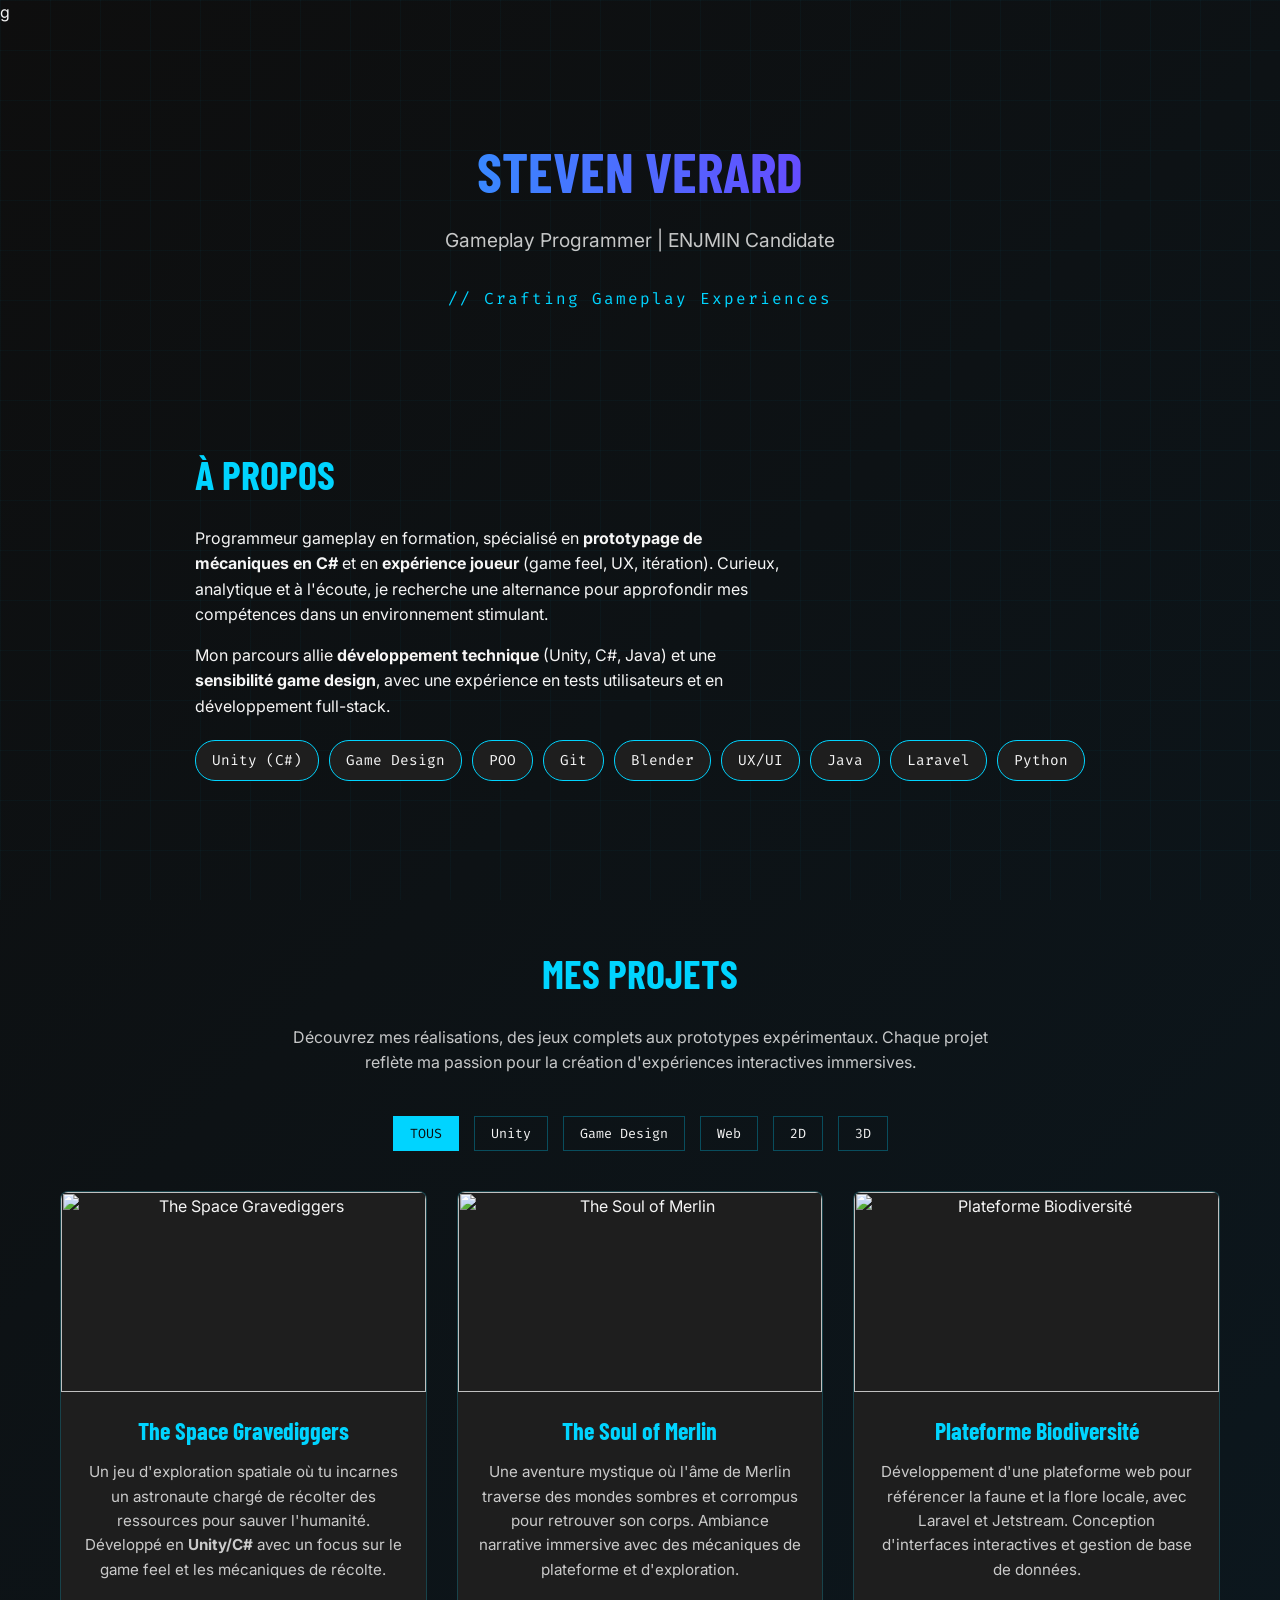
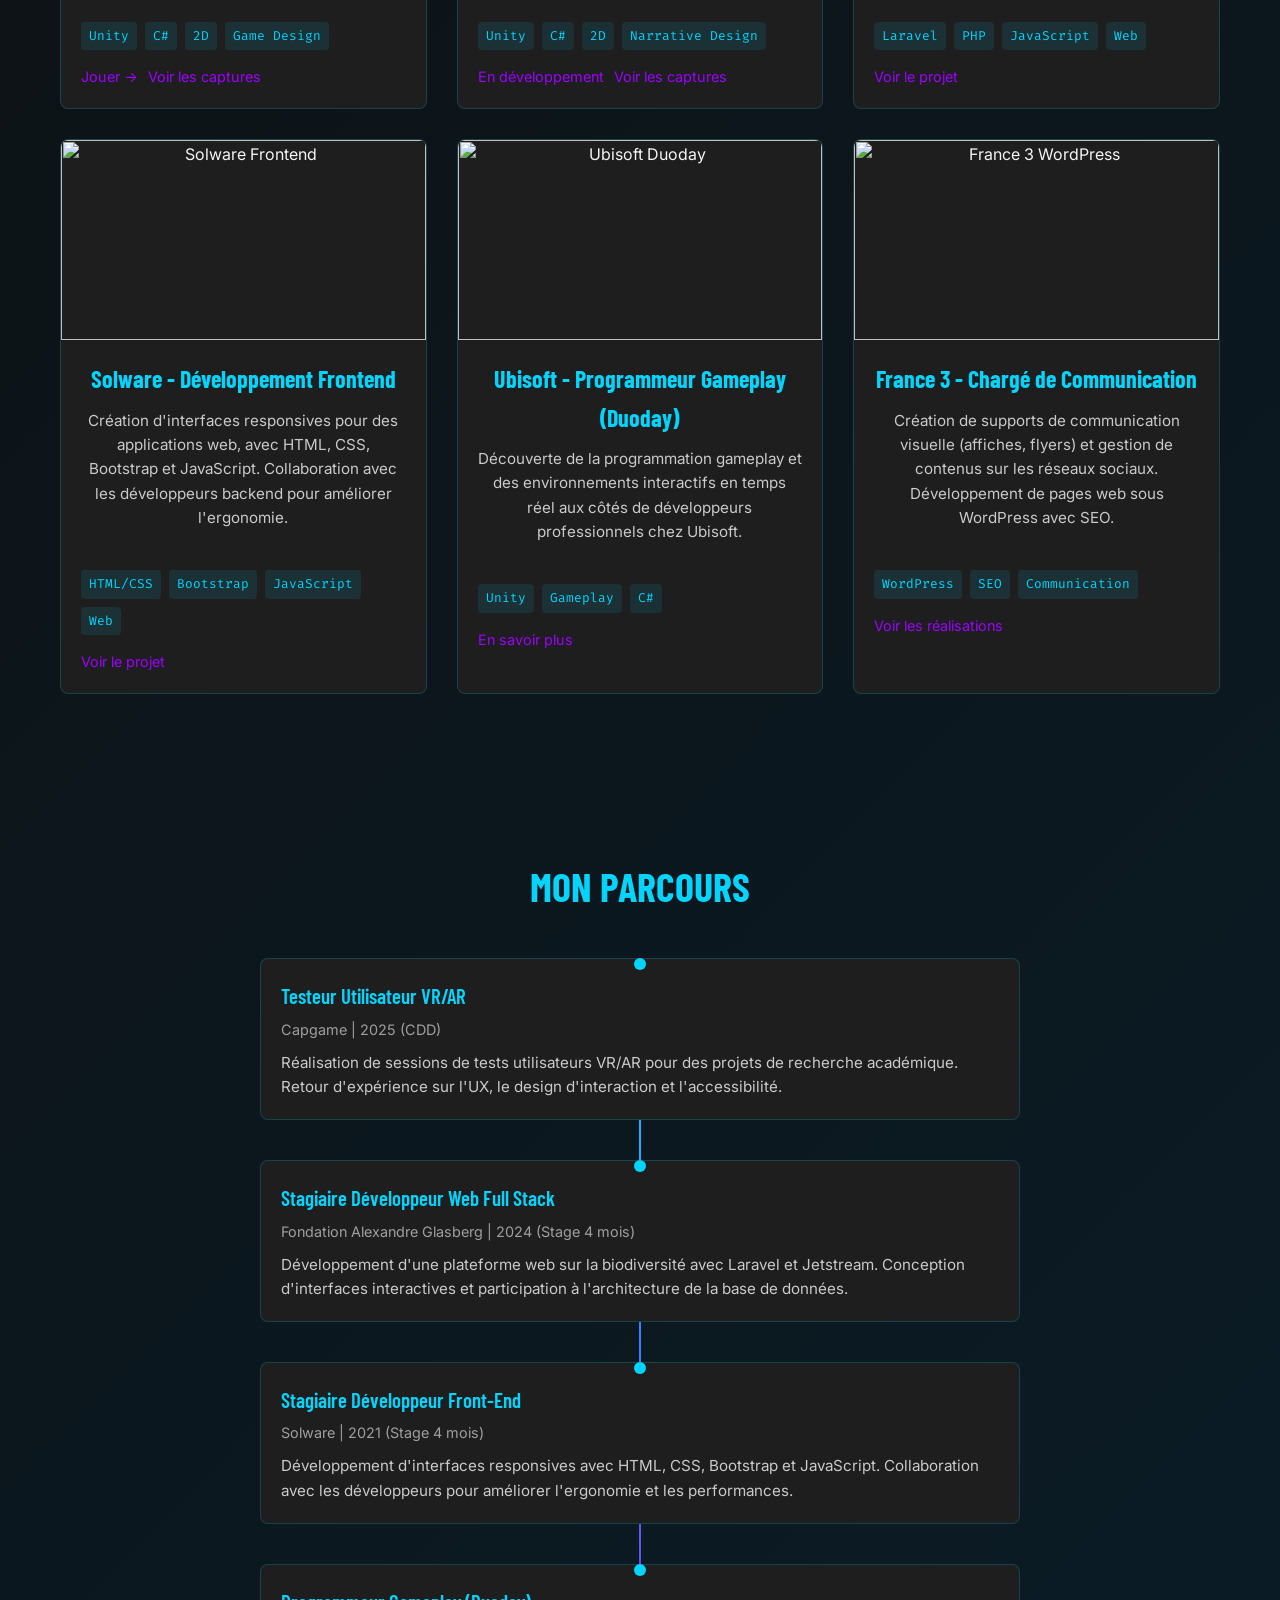
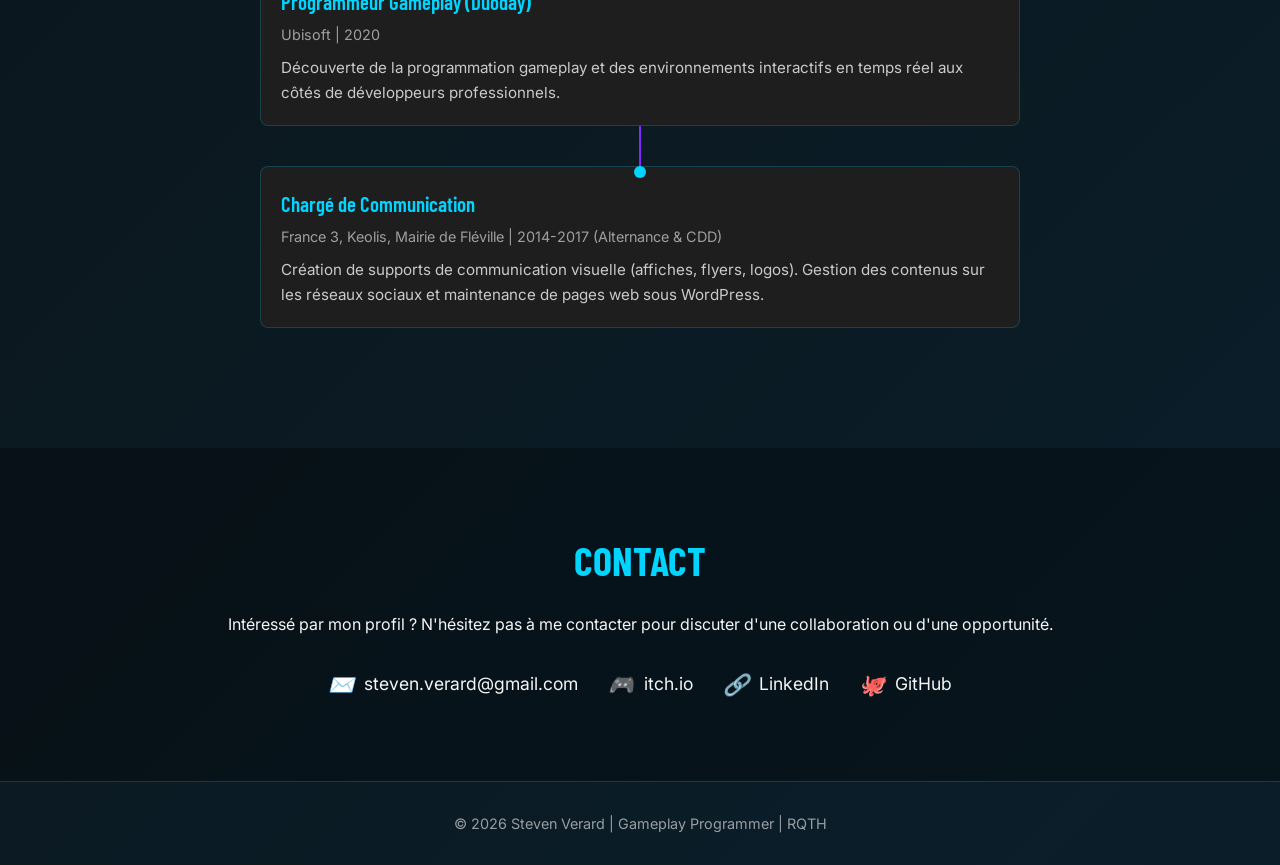
==== index.html @ 13d6c4f8 "c9" ====
g<!DOCTYPE html>
<html lang="fr">
<head>
    <meta charset="UTF-8">
    <meta name="viewport" content="width=device-width, initial-scale=1.0">
    <title>Steven Verard | Gameplay Programmer</title>
    <link rel="preconnect" href="https://fonts.googleapis.com">
    <link rel="preconnect" href="https://fonts.gstatic.com" crossorigin>
    <link href="https://fonts.googleapis.com/css2?family=Barlow+Condensed:wght@400;700&family=Fira+Code&family=Inter:wght@400;500;600&display=swap" rel="stylesheet">
    <style>
        /* ===== VARIABLES CSS ===== */
        :root {
            --bg-dark: #0E0E0E;
            --bg-darker: #0A1E2A;
            --bg-card: #1E1E1E;
            --primary: #00D4FF;
            --secondary: #9D00FF;
            --text-light: #F5F5F5;
            --text-dark: #0E0E0E;
            --border-glow: rgba(0, 212, 255, 0.3);
            --shadow-glow: 0 0 15px rgba(0, 212, 255, 0.5);
        }

        /* ===== RESET & BASE ===== */
        * {
            margin: 0;
            padding: 0;
            box-sizing: border-box;
        }

        body {
            font-family: 'Inter', sans-serif;
            background: linear-gradient(135deg, var(--bg-dark) 0%, var(--bg-darker) 100%);
            color: var(--text-light);
            line-height: 1.6;
            overflow-x: hidden;
        }

        /* ===== BACKGROUND GRID EFFECT ===== */
        body::before {
            content: "";
            position: fixed;
            top: 0;
            left: 0;
            width: 100%;
            height: 100%;
            background-image:
                linear-gradient(rgba(0, 212, 255, 0.03) 1px, transparent 1px),
                linear-gradient(90deg, rgba(0, 212, 255, 0.03) 1px, transparent 1px);
            background-size: 50px 50px;
            z-index: -1;
            pointer-events: none;
        }

        /* ===== LAYOUT ===== */
        .container {
            max-width: 1200px;
            margin: 0 auto;
            padding: 0 20px;
        }

        section {
            padding: 80px 0;
        }

        /* ===== HEADER ===== */
        header {
            text-align: center;
            padding: 100px 0 50px;
            position: relative;
        }

        header h1 {
            font-family: 'Barlow Condensed', sans-serif;
            font-size: 3.5rem;
            font-weight: 700;
            margin-bottom: 10px;
            background: linear-gradient(90deg, var(--primary), var(--secondary));
            -webkit-background-clip: text;
            -webkit-text-fill-color: transparent;
            background-clip: text;
        }

        header p {
            font-size: 1.2rem;
            color: rgba(245, 245, 245, 0.8);
            margin-bottom: 30px;
        }

        .tagline {
            font-family: 'Fira Code', monospace;
            font-size: 1rem;
            color: var(--primary);
            letter-spacing: 2px;
        }

        /* ===== BTN STYLES ===== */
        .btn {
            display: inline-block;
            padding: 12px 24px;
            background: var(--primary);
            color: var(--text-dark);
            font-family: 'Barlow Condensed', sans-serif;
            font-weight: 600;
            text-decoration: none;
            border-radius: 4px;
            transition: all 0.3s ease;
            border: none;
            cursor: pointer;
        }

        .btn:hover {
            background: var(--secondary);
            box-shadow: var(--shadow-glow);
        }

        /* ===== ABOUT SECTION ===== */
        #about {
            display: flex;
            align-items: center;
            gap: 50px;
        }

        #about .about-text {
            flex: 1;
        }

        #about .about-text h2 {
            font-family: 'Barlow Condensed', sans-serif;
            font-size: 2.5rem;
            margin-bottom: 20px;
            color: var(--primary);
        }

        #about .about-text p {
            margin-bottom: 15px;
            max-width: 600px;
        }

        .skills {
            display: flex;
            flex-wrap: wrap;
            gap: 10px;
            margin-top: 20px;
        }

        .skill {
            background: var(--bg-card);
            padding: 8px 16px;
            border: 1px solid var(--primary);
            border-radius: 20px;
            font-size: 0.9rem;
            font-family: 'Fira Code', monospace;
        }

        /* ===== PROJECTS SECTION ===== */
        #projects {
            text-align: center;
        }

        #projects h2 {
            font-family: 'Barlow Condensed', sans-serif;
            font-size: 2.5rem;
            margin-bottom: 20px;
            color: var(--primary);
        }

        #projects p {
            max-width: 700px;
            margin: 0 auto 40px;
            color: rgba(245, 245, 245, 0.8);
        }

        /* ===== FILTERS ===== */
        .filters {
            display: flex;
            justify-content: center;
            gap: 15px;
            margin-bottom: 40px;
            flex-wrap: wrap;
        }

        .filter-btn {
            padding: 8px 16px;
            background: transparent;
            border: 1px solid rgba(0, 212, 255, 0.3);
            color: var(--text-light);
            font-family: 'Fira Code', monospace;
            cursor: pointer;
            transition: all 0.3s ease;
        }

        .filter-btn:hover,
        .filter-btn.active {
            background: var(--primary);
            color: var(--text-dark);
            border-color: var(--primary);
        }

        /* ===== GALLERY ===== */
        .gallery {
            display: grid;
            grid-template-columns: repeat(auto-fill, minmax(350px, 1fr));
            gap: 30px;
            margin-top: 40px;
        }

        .project-card {
            background: var(--bg-card);
            border: 1px solid rgba(0, 212, 255, 0.2);
            border-radius: 8px;
            overflow: hidden;
            transition: all 0.3s ease;
            position: relative;
        }

        .project-card:hover {
            transform: translateY(-5px);
            box-shadow: var(--shadow-glow);
            border-color: var(--primary);
        }

        .project-card img {
            width: 100%;
            height: 200px;
            object-fit: cover;
            display: block;
        }

        .project-info {
            padding: 20px;
        }

        .project-info h3 {
            font-family: 'Barlow Condensed', sans-serif;
            font-size: 1.5rem;
            margin-bottom: 10px;
            color: var(--primary);
        }

        .project-info p {
            color: rgba(245, 245, 245, 0.8);
            margin-bottom: 15px;
            font-size: 0.95rem;
        }

        .project-tech {
            display: flex;
            flex-wrap: wrap;
            gap: 8px;
            margin-bottom: 15px;
        }

        .tech-tag {
            background: rgba(0, 212, 255, 0.1);
            padding: 4px 8px;
            border-radius: 4px;
            font-size: 0.8rem;
            font-family: 'Fira Code', monospace;
            color: var(--primary);
        }

        .project-links {
            display: flex;
            gap: 10px;
        }

        .project-links a {
            color: var(--secondary);
            text-decoration: none;
            font-size: 0.9rem;
            transition: color 0.3s ease;
        }

        .project-links a:hover {
            color: var(--primary);
        }

        /* ===== MODAL FOR GALLERY ===== */
        .modal {
            display: none;
            position: fixed;
            top: 0;
            left: 0;
            width: 100%;
            height: 100%;
            background: rgba(0, 0, 0, 0.95);
            z-index: 1000;
            justify-content: center;
            align-items: center;
        }

        .modal.active {
            display: flex;
        }

        .modal-content {
            max-width: 90%;
            max-height: 90%;
            position: relative;
        }

        .modal-content img {
            max-width: 100%;
            max-height: 80vh;
            display: block;
            margin: 0 auto;
        }

        .close-modal {
            position: absolute;
            top: -40px;
            right: 0;
            font-size: 2rem;
            color: var(--text-light);
            cursor: pointer;
            background: none;
            border: none;
        }

        .close-modal:hover {
            color: var(--primary);
        }

        /* ===== EXPERIENCE SECTION ===== */
        #experience h2 {
            font-family: 'Barlow Condensed', sans-serif;
            font-size: 2.5rem;
            margin-bottom: 40px;
            color: var(--primary);
            text-align: center;
        }

        .timeline {
            position: relative;
            max-width: 800px;
            margin: 0 auto;
        }

        .timeline::before {
            content: "";
            position: absolute;
            left: 50%;
            transform: translateX(-50%);
            width: 2px;
            height: 100%;
            background: linear-gradient(to bottom, var(--primary), var(--secondary));
        }

        .timeline-item {
            display: flex;
            margin-bottom: 40px;
            position: relative;
        }

        .timeline-item:nth-child(odd) {
            flex-direction: row-reverse;
        }

        .timeline-content {
            flex: 1;
            padding: 20px;
            background: var(--bg-card);
            border: 1px solid rgba(0, 212, 255, 0.2);
            border-radius: 8px;
            margin: 0 20px;
        }

        .timeline-content h3 {
            font-family: 'Barlow Condensed', sans-serif;
            font-size: 1.3rem;
            margin-bottom: 5px;
            color: var(--primary);
        }

        .timeline-content .job-title {
            font-weight: 600;
            margin-bottom: 5px;
        }

        .timeline-content .date {
            color: rgba(245, 245, 245, 0.6);
            font-size: 0.9rem;
            margin-bottom: 10px;
        }

        .timeline-content p {
            color: rgba(245, 245, 245, 0.8);
            font-size: 0.95rem;
        }

        .timeline-dot {
            position: absolute;
            left: 50%;
            transform: translateX(-50%);
            width: 12px;
            height: 12px;
            background: var(--primary);
            border-radius: 50%;
            z-index: 1;
        }

        /* ===== CONTACT SECTION ===== */
        #contact {
            text-align: center;
            background: rgba(0, 0, 0, 0.3);
        }

        #contact h2 {
            font-family: 'Barlow Condensed', sans-serif;
            font-size: 2.5rem;
            margin-bottom: 20px;
            color: var(--primary);
        }

        .contact-links {
            display: flex;
            justify-content: center;
            gap: 30px;
            margin-top: 30px;
            flex-wrap: wrap;
        }

        .contact-link {
            display: flex;
            align-items: center;
            gap: 10px;
            color: var(--text-light);
            text-decoration: none;
            font-size: 1.1rem;
            transition: color 0.3s ease;
        }

        .contact-link:hover {
            color: var(--primary);
        }

        .contact-link i {
            font-size: 1.3rem;
        }

        /* ===== FOOTER ===== */
        footer {
            text-align: center;
            padding: 30px 0;
            border-top: 1px solid rgba(0, 212, 255, 0.2);
            color: rgba(245, 245, 245, 0.6);
            font-size: 0.9rem;
        }

        /* ===== RESPONSIVE ===== */
        @media (max-width: 768px) {
            header h1 {
                font-size: 2.5rem;
            }

            #about {
                flex-direction: column;
            }

            .timeline::before {
                left: 20px;
            }

            .timeline-item,
            .timeline-item:nth-child(odd) {
                flex-direction: column;
            }

            .timeline-content {
                margin: 0 0 0 40px;
            }

            .timeline-dot {
                left: 20px;
            }
        }
    </style>
</head>
<body>
    <!-- HEADER -->
    <header>
        <div class="container">
            <h1>STEVEN VERARD</h1>
            <p>Gameplay Programmer | ENJMIN Candidate</p>
            <div class="tagline">// Crafting Gameplay Experiences</div>
        </div>
    </header>

    <!-- ABOUT SECTION -->
    <section id="about">
        <div class="container">
            <div class="about-text">
                <h2>À PROPOS</h2>
                <p>
                    Programmeur gameplay en formation, spécialisé en <strong>prototypage de mécaniques en C#</strong> et en
                    <strong>expérience joueur</strong> (game feel, UX, itération). Curieux, analytique et à l'écoute, je
                    recherche une alternance pour approfondir mes compétences dans un environnement stimulant.
                </p>
                <p>
                    Mon parcours allie <strong>développement technique</strong> (Unity, C#, Java) et une <strong>sensibilité
                    game design</strong>, avec une expérience en tests utilisateurs et en développement full-stack.
                </p>
                <div class="skills">
                    <span class="skill">Unity (C#)</span>
                    <span class="skill">Game Design</span>
                    <span class="skill">POO</span>
                    <span class="skill">Git</span>
                    <span class="skill">Blender</span>
                    <span class="skill">UX/UI</span>
                    <span class="skill">Java</span>
                    <span class="skill">Laravel</span>
                    <span class="skill">Python</span>
                </div>
            </div>
        </div>
    </section>

    <!-- PROJECTS SECTION -->
    <section id="projects">
        <div class="container">
            <h2>MES PROJETS</h2>
            <p>
                Découvrez mes réalisations, des jeux complets aux prototypes expérimentaux.
                Chaque projet reflète ma passion pour la création d'expériences interactives immersives.
            </p>

            <!-- FILTERS -->
            <div class="filters">
                <button class="filter-btn active" data-filter="all">TOUS</button>
                <button class="filter-btn" data-filter="unity">Unity</button>
                <button class="filter-btn" data-filter="gamedesign">Game Design</button>
                <button class="filter-btn" data-filter="web">Web</button>
                <button class="filter-btn" data-filter="2d">2D</button>
                <button class="filter-btn" data-filter="3d">3D</button>
            </div>

            <!-- GALLERY -->
            <div class="gallery">
                <!-- THE SPACE GRAVEDIGGERS -->
                <div class="project-card" data-tags="unity gamedesign 2d">
                    <img src="images/logo_jeu_the_space_gravediggers.jpg" alt="The Space Gravediggers">
                    <div class="project-info">
                        <h3>The Space Gravediggers</h3>
                        <p>
                            Un jeu d'exploration spatiale où tu incarnes un astronaute chargé de récolter des ressources
                            pour sauver l'humanité. Développé en <strong>Unity/C#</strong> avec un focus sur le game feel et
                            les mécaniques de récolte.
                        </p>
                        <div class="project-tech">
                            <span class="tech-tag">Unity</span>
                            <span class="tech-tag">C#</span>
                            <span class="tech-tag">2D</span>
                            <span class="tech-tag">Game Design</span>
                        </div>
                        <div class="project-links">
                            <a href="https://swals.itch.io/the-space-gravediggers" target="_blank">Jouer →</a>
                            <a href="#" class="open-modal" data-image="images/logo_jeu_the_space_gravediggers.jpg">Voir les captures</a>
                        </div>
                    </div>
                </div>

                <!-- THE SOUL OF MERLIN -->
                <div class="project-card" data-tags="unity gamedesign 2d">
                    <img src="images/the_soul_of_merlin.jpg" alt="The Soul of Merlin">
                    <div class="project-info">
                        <h3>The Soul of Merlin</h3>
                        <p>
                            Une aventure mystique où l'âme de Merlin traverse des mondes sombres et corrompus pour
                            retrouver son corps. Ambiance narrative immersive avec des mécaniques de plateforme et
                            d'exploration.
                        </p>
                        <div class="project-tech">
                            <span class="tech-tag">Unity</span>
                            <span class="tech-tag">C#</span>
                            <span class="tech-tag">2D</span>
                            <span class="tech-tag">Narrative Design</span>
                        </div>
                        <div class="project-links">
                            <a href="#" target="_blank">En développement</a>
                            <a href="#" class="open-modal" data-image="images/the_soul_of_merlin.jpg">Voir les captures</a>
                        </div>
                    </div>
                </div>

                <!-- PLATEFORME BIODIVERSITÉ -->
                <div class="project-card" data-tags="web">
                    <img src="images/plateforme_biodiversite.jpg" alt="Plateforme Biodiversité">
                    <div class="project-info">
                        <h3>Plateforme Biodiversité</h3>
                        <p>
                            Développement d'une plateforme web pour référencer la faune et la flore locale,
                            avec Laravel et Jetstream. Conception d'interfaces interactives et gestion de base de données.
                        </p>
                        <div class="project-tech">
                            <span class="tech-tag">Laravel</span>
                            <span class="tech-tag">PHP</span>
                            <span class="tech-tag">JavaScript</span>
                            <span class="tech-tag">Web</span>
                        </div>
                        <div class="project-links">
                            <a href="#" target="_blank">Voir le projet</a>
                        </div>
                    </div>
                </div>

                <!-- SOLWARE FRONTEND -->
                <div class="project-card" data-tags="web">
                    <img src="images/solware_frontend.jpg" alt="Solware Frontend">
                    <div class="project-info">
                        <h3>Solware - Développement Frontend</h3>
                        <p>
                            Création d'interfaces responsives pour des applications web, avec HTML, CSS,
                            Bootstrap et JavaScript. Collaboration avec les développeurs backend pour améliorer
                            l'ergonomie.
                        </p>
                        <div class="project-tech">
                            <span class="tech-tag">HTML/CSS</span>
                            <span class="tech-tag">Bootstrap</span>
                            <span class="tech-tag">JavaScript</span>
                            <span class="tech-tag">Web</span>
                        </div>
                        <div class="project-links">
                            <a href="#" target="_blank">Voir le projet</a>
                        </div>
                    </div>
                </div>

                <!-- UBI SOFT DUODAY -->
                <div class="project-card" data-tags="unity gamedesign">
                    <img src="images/ubisoft_duoday.jpg" alt="Ubisoft Duoday">
                    <div class="project-info">
                        <h3>Ubisoft - Programmeur Gameplay (Duoday)</h3>
                        <p>
                            Découverte de la programmation gameplay et des environnements interactifs en temps réel
                            aux côtés de développeurs professionnels chez Ubisoft.
                        </p>
                        <div class="project-tech">
                            <span class="tech-tag">Unity</span>
                            <span class="tech-tag">Gameplay</span>
                            <span class="tech-tag">C#</span>
                        </div>
                        <div class="project-links">
                            <a href="#" target="_blank">En savoir plus</a>
                        </div>
                    </div>
                </div>

                <!-- FRANCE 3 WORDPRESS -->
                <div class="project-card" data-tags="web">
                    <img src="images/france3_wordpress.jpg" alt="France 3 WordPress">
                    <div class="project-info">
                        <h3>France 3 - Chargé de Communication</h3>
                        <p>
                            Création de supports de communication visuelle (affiches, flyers) et gestion de contenus
                            sur les réseaux sociaux. Développement de pages web sous WordPress avec SEO.
                        </p>
                        <div class="project-tech">
                            <span class="tech-tag">WordPress</span>
                            <span class="tech-tag">SEO</span>
                            <span class="tech-tag">Communication</span>
                        </div>
                        <div class="project-links">
                            <a href="#" target="_blank">Voir les réalisations</a>
                        </div>
                    </div>
                </div>
            </div>
        </div>
    </section>

    <!-- EXPERIENCE SECTION -->
    <section id="experience">
        <div class="container">
            <h2>MON PARCOURS</h2>
            <div class="timeline">
                <div class="timeline-item">
                    <div class="timeline-content">
                        <h3 class="job-title">Testeur Utilisateur VR/AR</h3>
                        <div class="date">Capgame | 2025 (CDD)</div>
                        <p>
                            Réalisation de sessions de tests utilisateurs VR/AR pour des projets de recherche académique.
                            Retour d'expérience sur l'UX, le design d'interaction et l'accessibilité.
                        </p>
                    </div>
                    <div class="timeline-dot"></div>
                </div>

                <div class="timeline-item">
                    <div class="timeline-content">
                        <h3 class="job-title">Stagiaire Développeur Web Full Stack</h3>
                        <div class="date">Fondation Alexandre Glasberg | 2024 (Stage 4 mois)</div>
                        <p>
                            Développement d'une plateforme web sur la biodiversité avec Laravel et Jetstream.
                            Conception d'interfaces interactives et participation à l'architecture de la base de données.
                        </p>
                    </div>
                    <div class="timeline-dot"></div>
                </div>

                <div class="timeline-item">
                    <div class="timeline-content">
                        <h3 class="job-title">Stagiaire Développeur Front-End</h3>
                        <div class="date">Solware | 2021 (Stage 4 mois)</div>
                        <p>
                            Développement d'interfaces responsives avec HTML, CSS, Bootstrap et JavaScript.
                            Collaboration avec les développeurs pour améliorer l'ergonomie et les performances.
                        </p>
                    </div>
                    <div class="timeline-dot"></div>
                </div>

                <div class="timeline-item">
                    <div class="timeline-content">
                        <h3 class="job-title">Programmeur Gameplay (Duoday)</h3>
                        <div class="date">Ubisoft | 2020</div>
                        <p>
                            Découverte de la programmation gameplay et des environnements interactifs en temps réel
                            aux côtés de développeurs professionnels.
                        </p>
                    </div>
                    <div class="timeline-dot"></div>
                </div>

                <div class="timeline-item">
                    <div class="timeline-content">
                        <h3 class="job-title">Chargé de Communication</h3>
                        <div class="date">France 3, Keolis, Mairie de Fléville | 2014-2017 (Alternance & CDD)</div>
                        <p>
                            Création de supports de communication visuelle (affiches, flyers, logos).
                            Gestion des contenus sur les réseaux sociaux et maintenance de pages web sous WordPress.
                        </p>
                    </div>
                    <div class="timeline-dot"></div>
                </div>
            </div>
        </div>
    </section>

    <!-- CONTACT SECTION -->
    <section id="contact">
        <div class="container">
            <h2>CONTACT</h2>
            <p>Intéressé par mon profil ? N'hésitez pas à me contacter pour discuter d'une collaboration ou d'une opportunité.</p>
            <div class="contact-links">
                <a href="mailto:steven.verard@gmail.com" class="contact-link">
                    <i>✉️</i> steven.verard@gmail.com
                </a>
                <a href="https://swals.itch.io/the-space-gravediggers" class="contact-link" target="_blank">
                    <i>🎮</i> itch.io
                </a>
                <a href="https://www.linkedin.com/in/steven-verard/" class="contact-link" target="_blank">
                    <i>🔗</i> LinkedIn
                </a>
                <a href="#" class="contact-link" target="_blank">
                    <i>🐙</i> GitHub
                </a>
            </div>
        </div>
    </section>

    <!-- FOOTER -->
    <footer>
        <div class="container">
            <p>© 2026 Steven Verard | Gameplay Programmer | RQTH</p>
        </div>
    </footer>

    <!-- MODAL FOR IMAGES -->
    <div class="modal" id="imageModal">
        <div class="modal-content">
            <button class="close-modal" id="closeModal">&times;</button>
            <img id="modalImage" src="" alt="Project Screenshot">
        </div>
    </div>

    <script>
        // ===== FILTER GALLERY =====
        const filterBtns = document.querySelectorAll('.filter-btn');
        const projectCards = document.querySelectorAll('.project-card');

        filterBtns.forEach(btn => {
            btn.addEventListener('click', () => {
                filterBtns.forEach(b => b.classList.remove('active'));
                btn.classList.add('active');

                const filter = btn.getAttribute('data-filter');

                projectCards.forEach(card => {
                    const tags = card.getAttribute('data-tags').split(' ');
                    if (filter === 'all' || tags.includes(filter)) {
                        card.style.display = 'block';
                    } else {
                        card.style.display = 'none';
                    }
                });
            });
        });

        // ===== MODAL FOR IMAGES =====
        const modal = document.getElementById('imageModal');
        const modalImage = document.getElementById('modalImage');
        const closeModal = document.getElementById('closeModal');
        const openModalBtns = document.querySelectorAll('.open-modal');

        openModalBtns.forEach(btn => {
            btn.addEventListener('click', (e) => {
                e.preventDefault();
                const imageUrl = btn.getAttribute('data-image');
                modalImage.src = imageUrl;
                modal.classList.add('active');
            });
        });

        closeModal.addEventListener('click', () => {
            modal.classList.remove('active');
        });

        modal.addEventListener('click', (e) => {
            if (e.target === modal) {
                modal.classList.remove('active');
            }
        });

        document.addEventListener('keydown', (e) => {
            if (e.key === 'Escape' && modal.classList.contains('active')) {
                modal.classList.remove('active');
            }
        });
    </script>
</body>
</html>
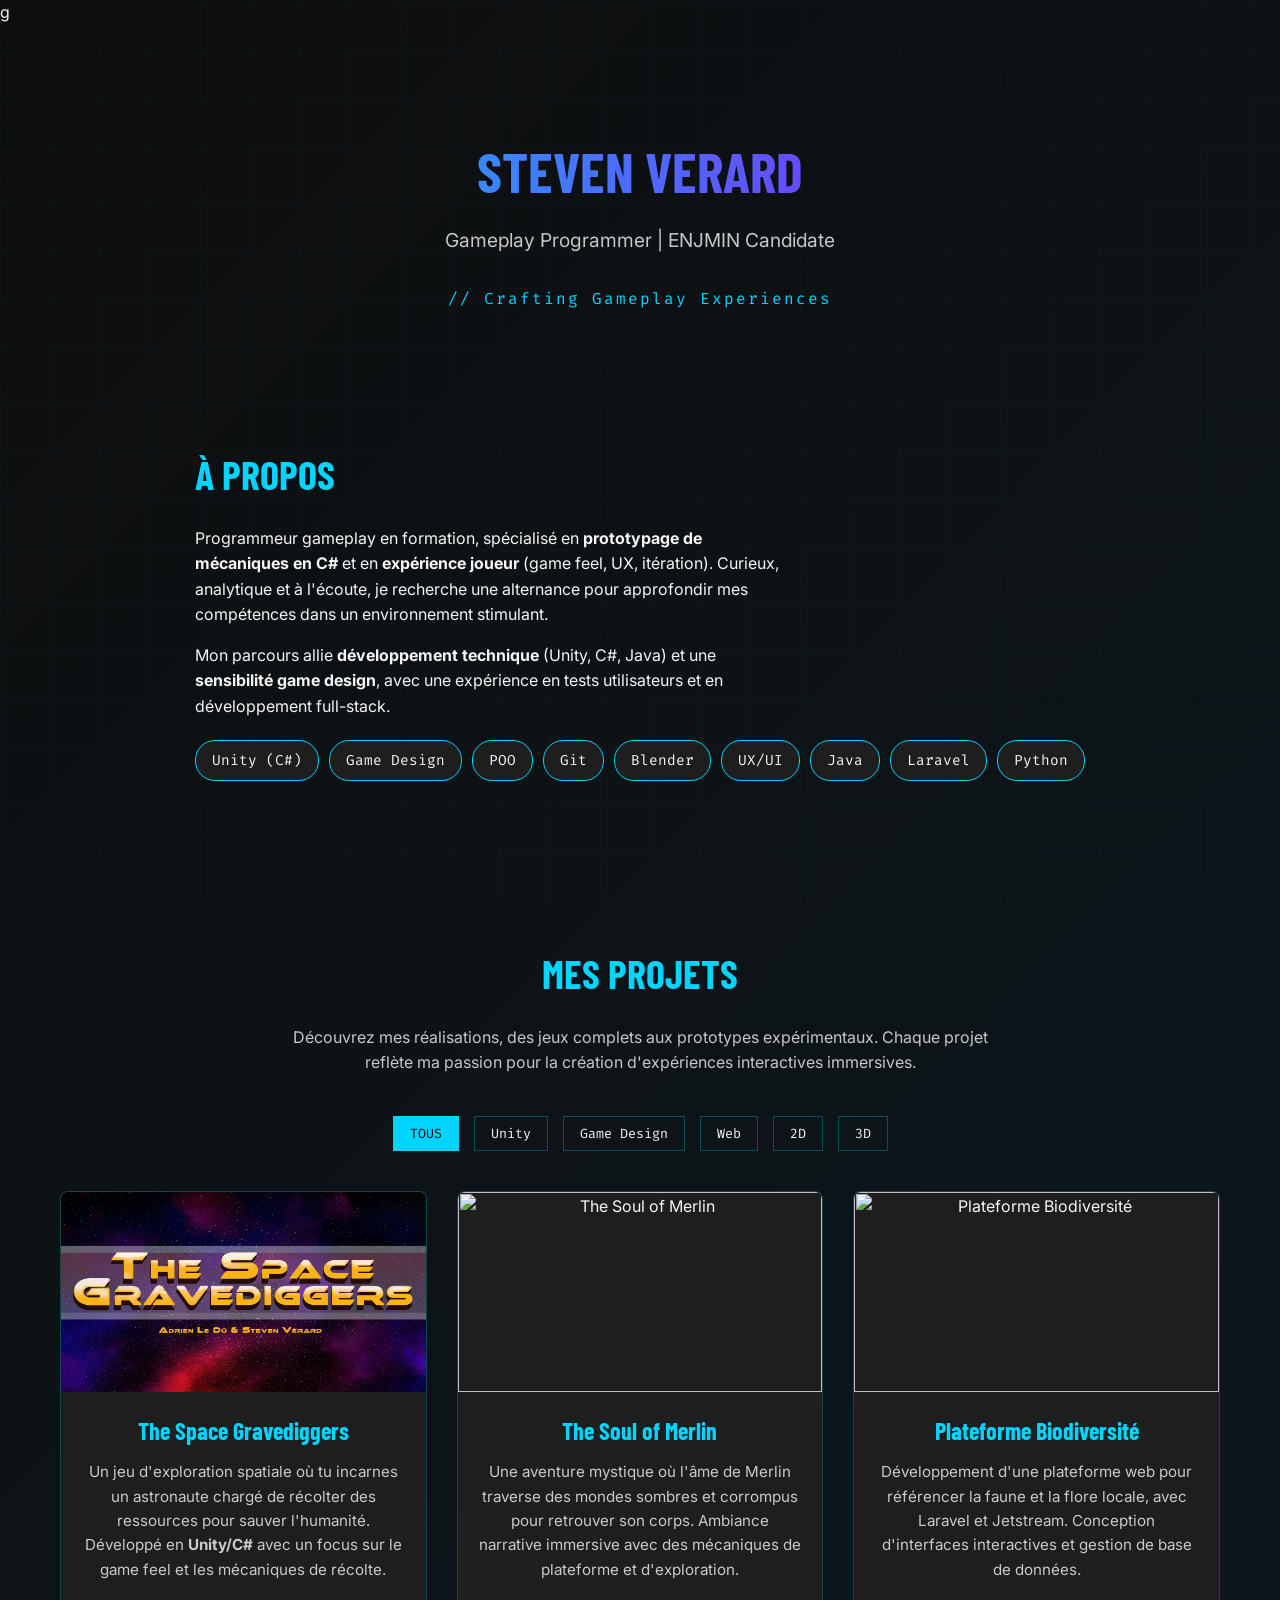
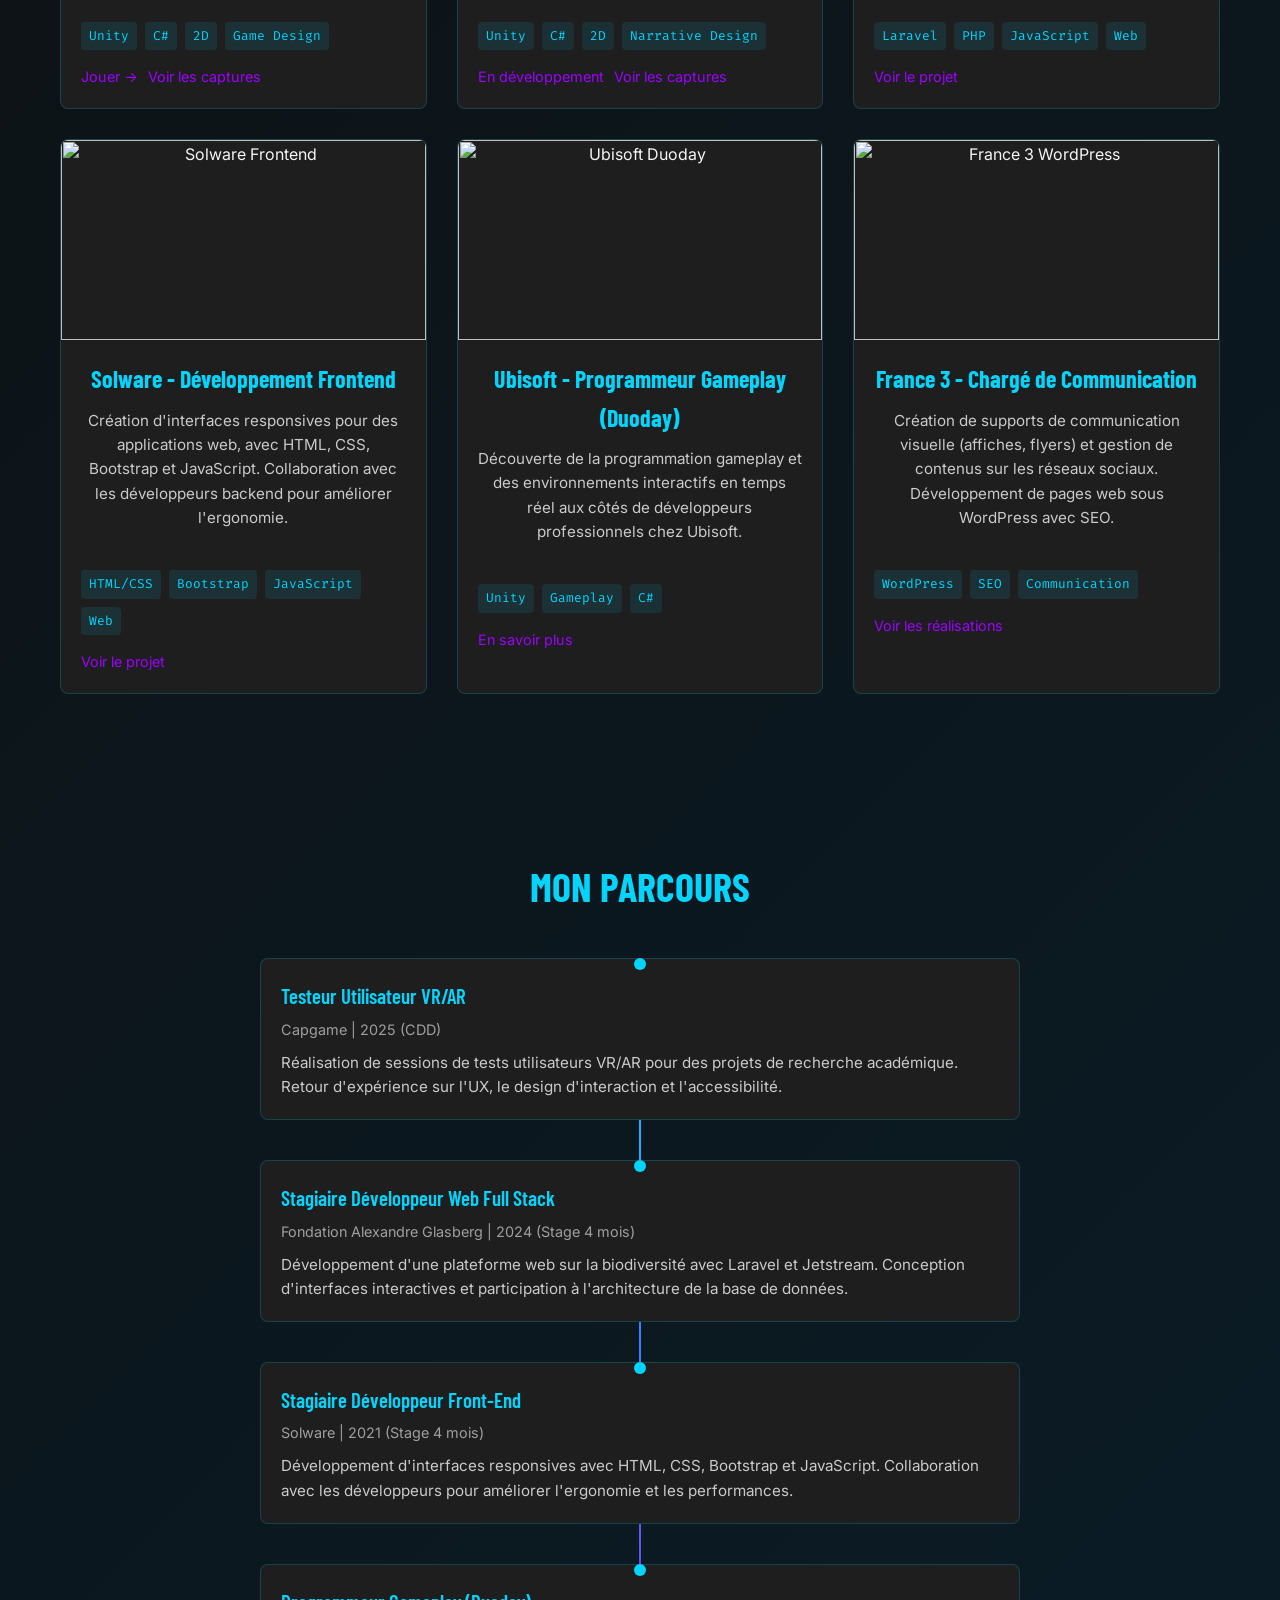
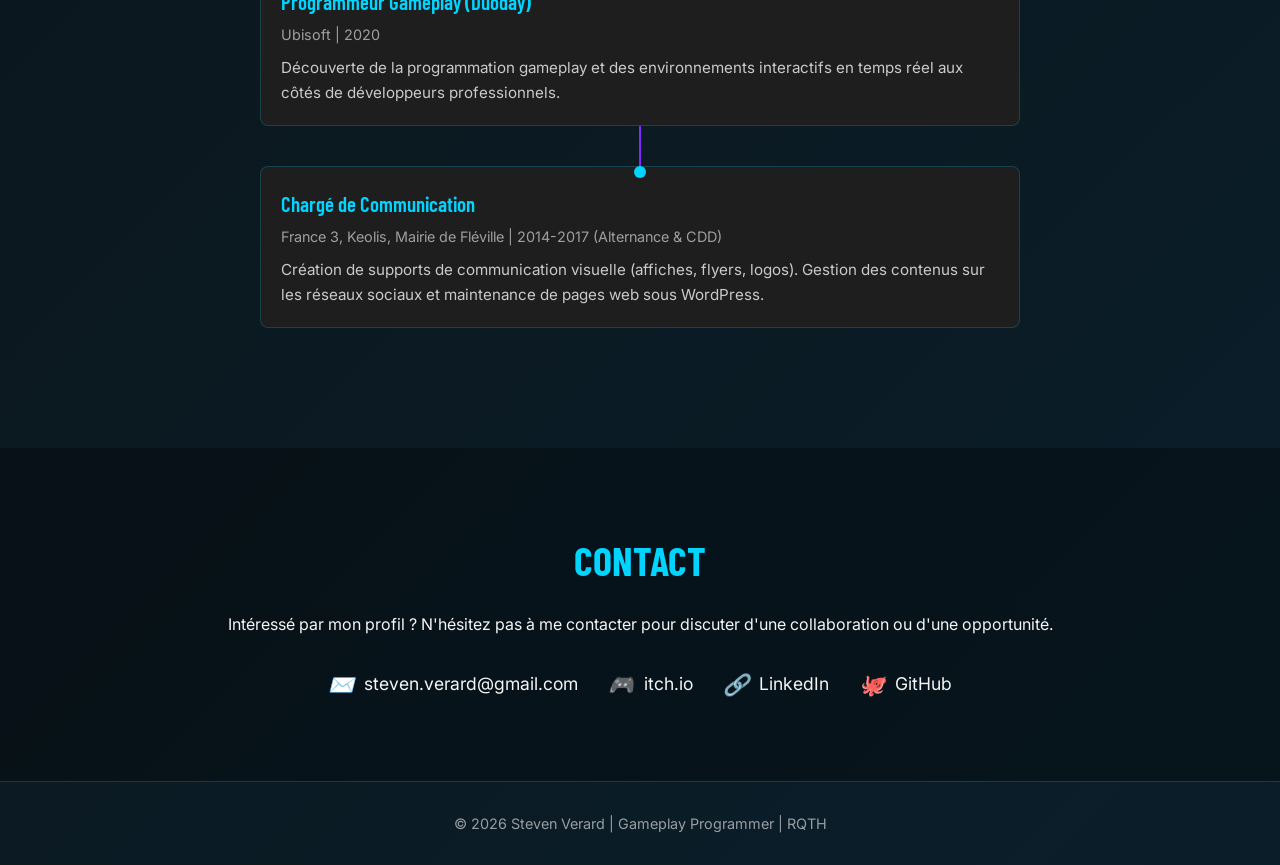
==== commit d747c4f3: "logo space grave diggers" ====
--- a/index.html
+++ b/index.html
@@ -539,7 +539,7 @@
             <div class="gallery">
                 <!-- THE SPACE GRAVEDIGGERS -->
                 <div class="project-card" data-tags="unity gamedesign 2d">
-                    <img src="images/logo_jeu_the_space_gravediggers.jpg" alt="The Space Gravediggers">
+                    <img src="images/logo_jeu_the_space_gravediggers.png" alt="The Space Gravediggers">
                     <div class="project-info">
                         <h3>The Space Gravediggers</h3>
                         <p>
@@ -752,7 +752,7 @@
                 <a href="https://www.linkedin.com/in/steven-verard/" class="contact-link" target="_blank">
                     <i>🔗</i> LinkedIn
                 </a>
-                <a href="#" class="contact-link" target="_blank">
+                <a href="https://github.com/StevenVerard " class="contact-link" target="_blank">
                     <i>🐙</i> GitHub
                 </a>
             </div>
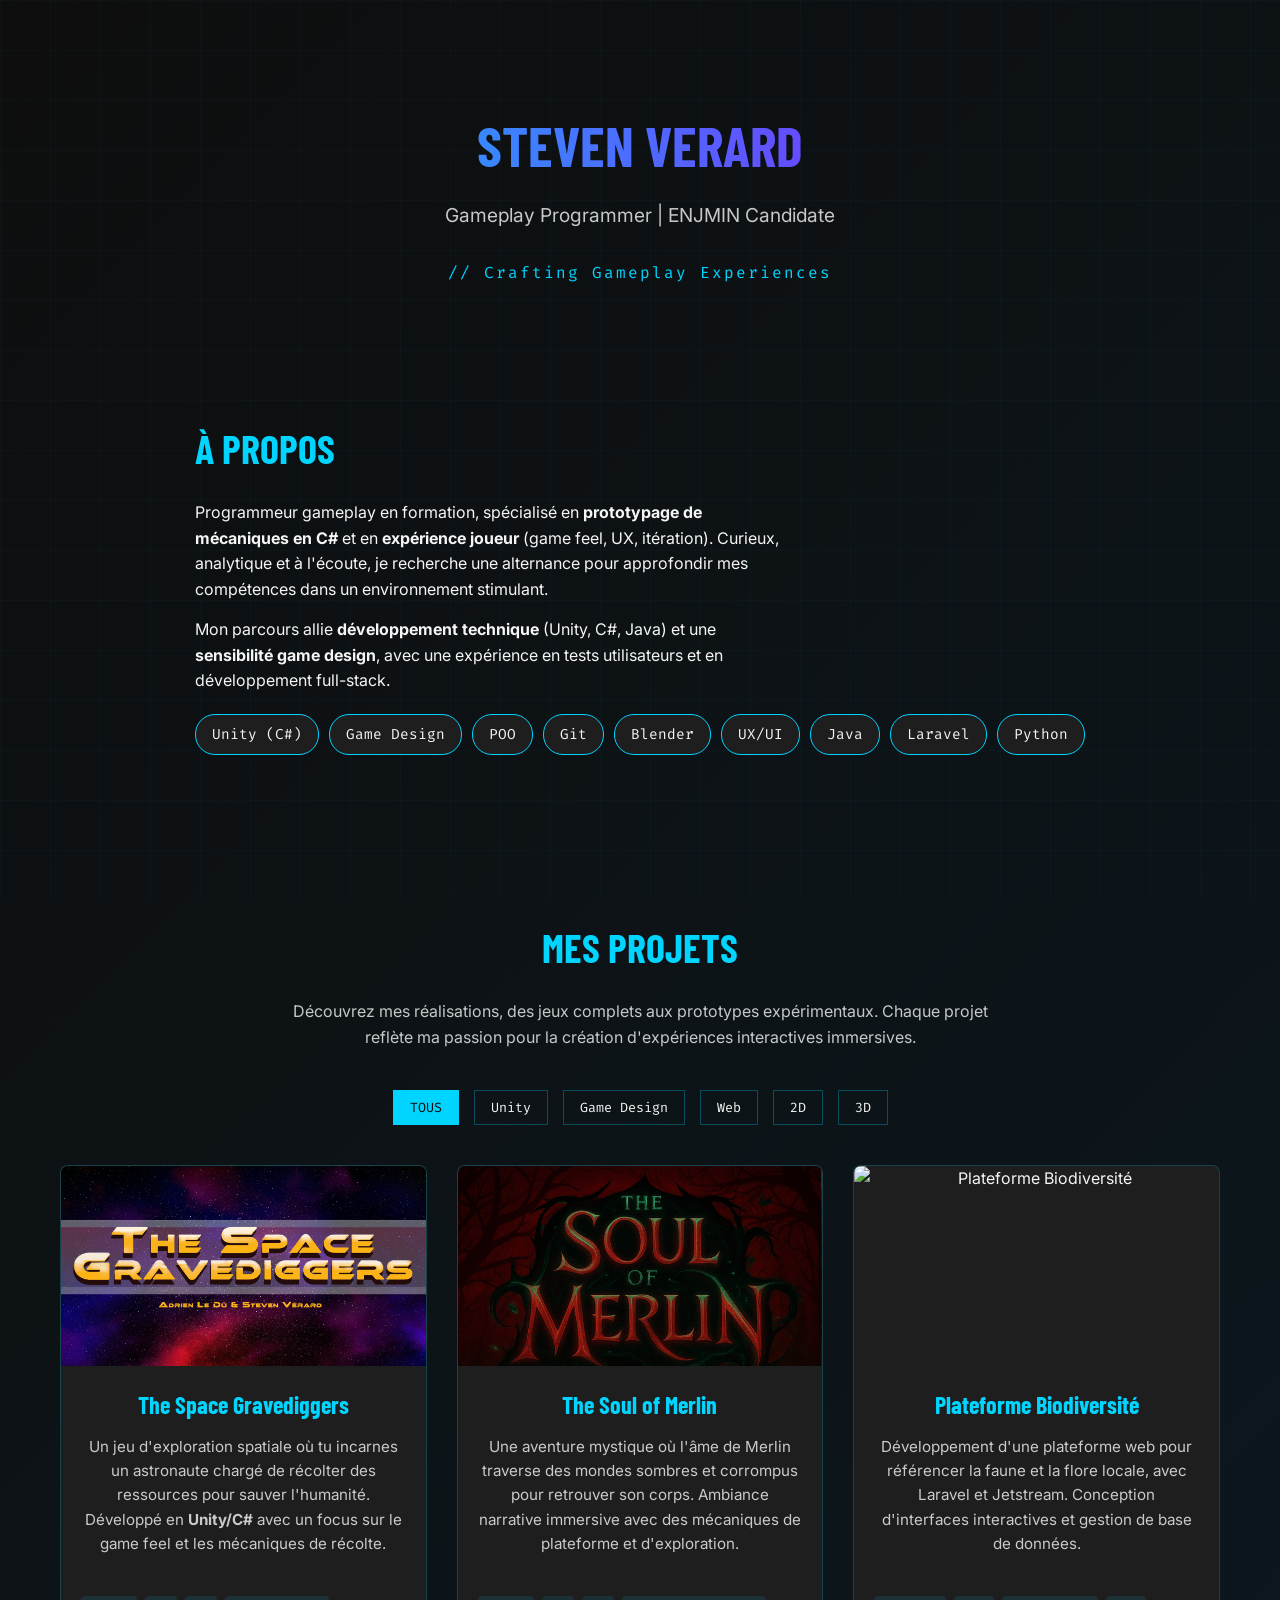
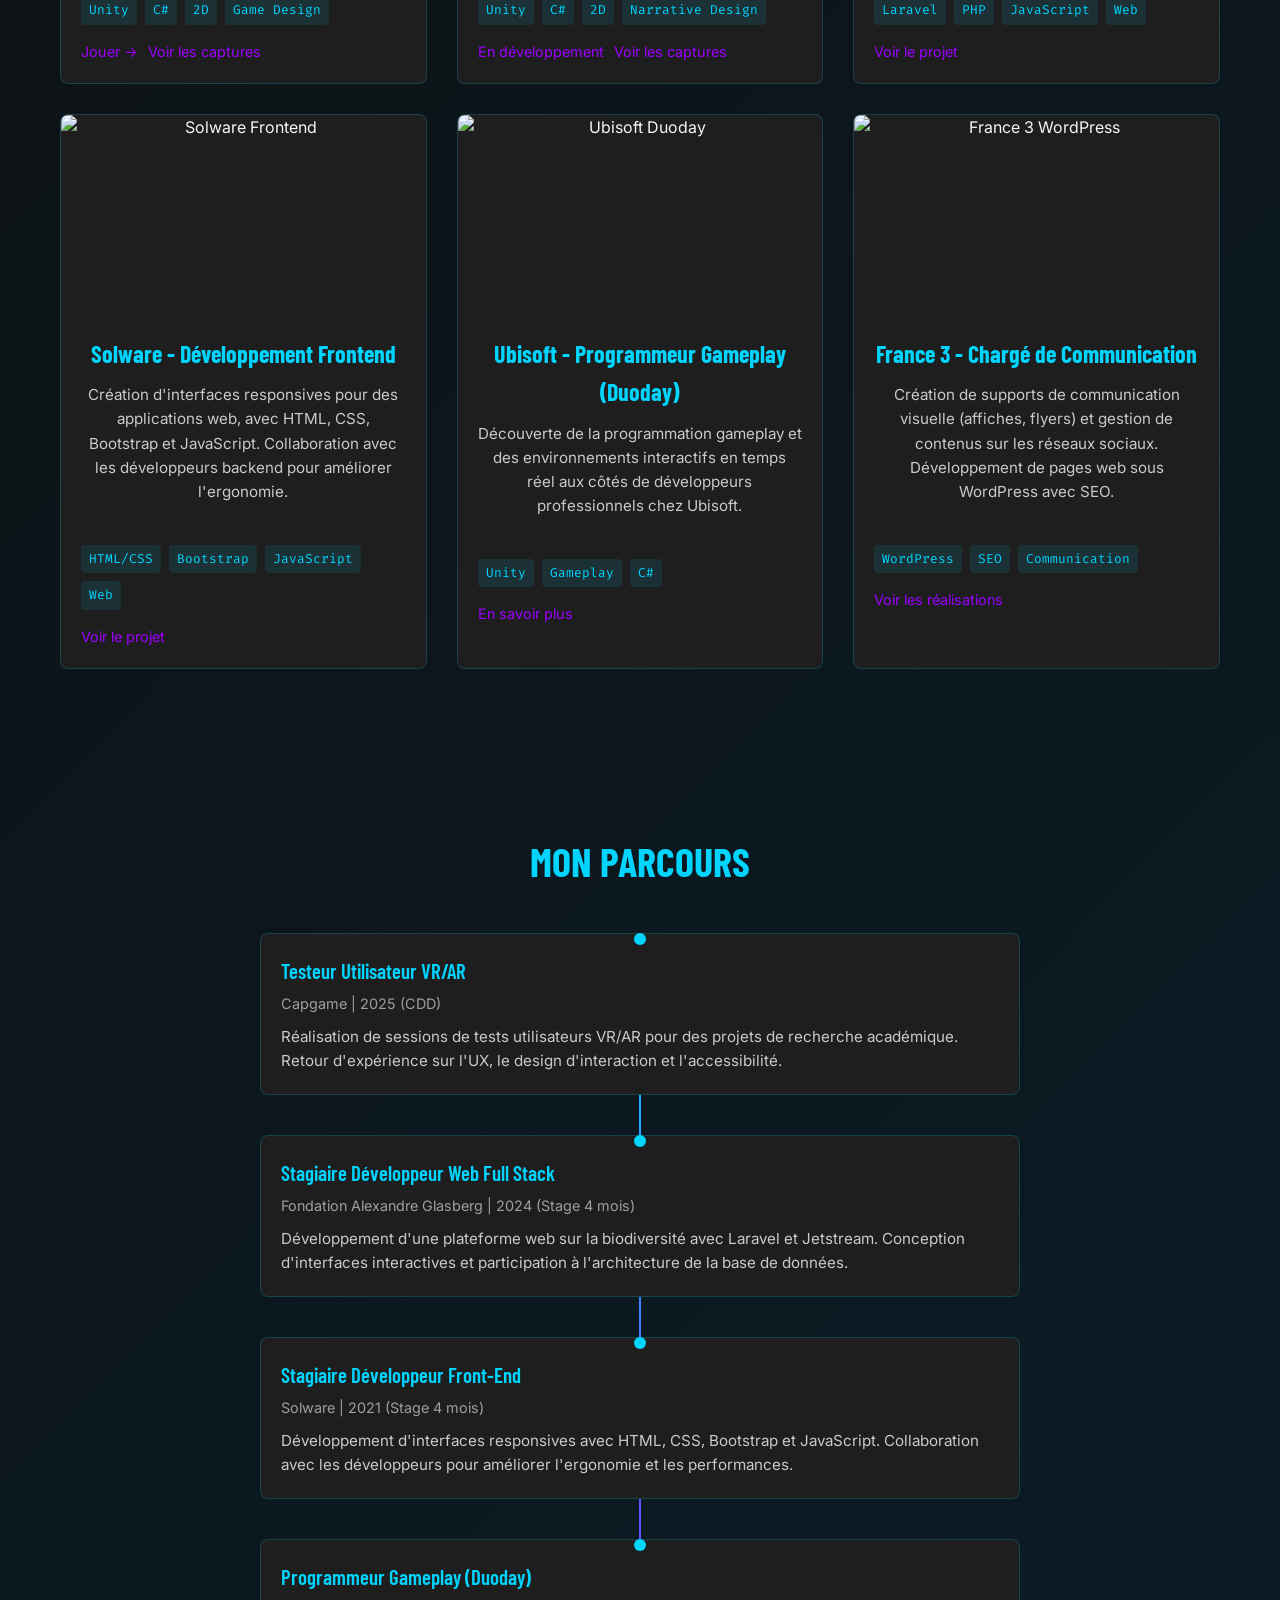
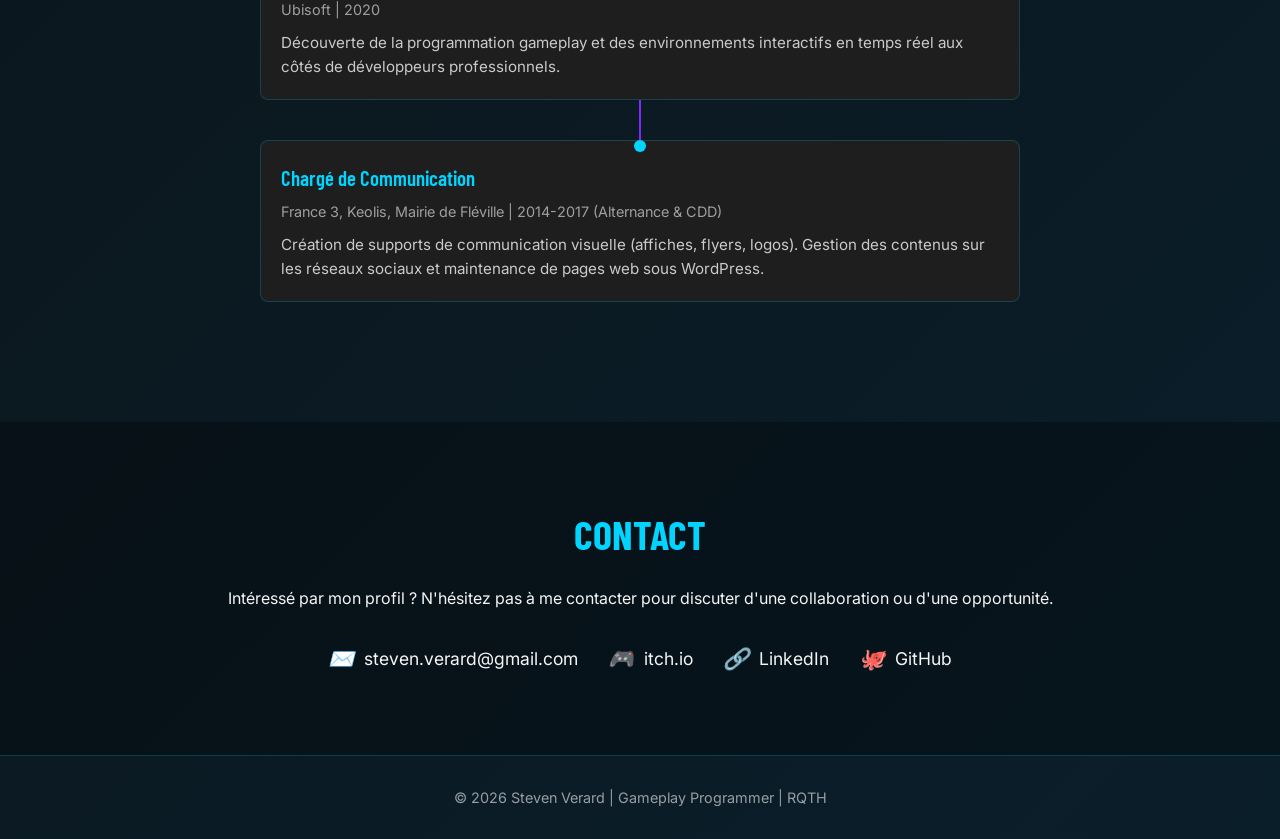
==== commit 6bcd3a2f: "c11" ====
--- a/index.html
+++ b/index.html
@@ -1,4 +1,4 @@
-g<!DOCTYPE html>
+<!DOCTYPE html>
 <html lang="fr">
 <head>
     <meta charset="UTF-8">
@@ -562,7 +562,7 @@
 
                 <!-- THE SOUL OF MERLIN -->
                 <div class="project-card" data-tags="unity gamedesign 2d">
-                    <img src="images/the_soul_of_merlin.jpg" alt="The Soul of Merlin">
+                    <img src="images/the_soul_of_merlin.png" alt="The Soul of Merlin">
                     <div class="project-info">
                         <h3>The Soul of Merlin</h3>
                         <p>
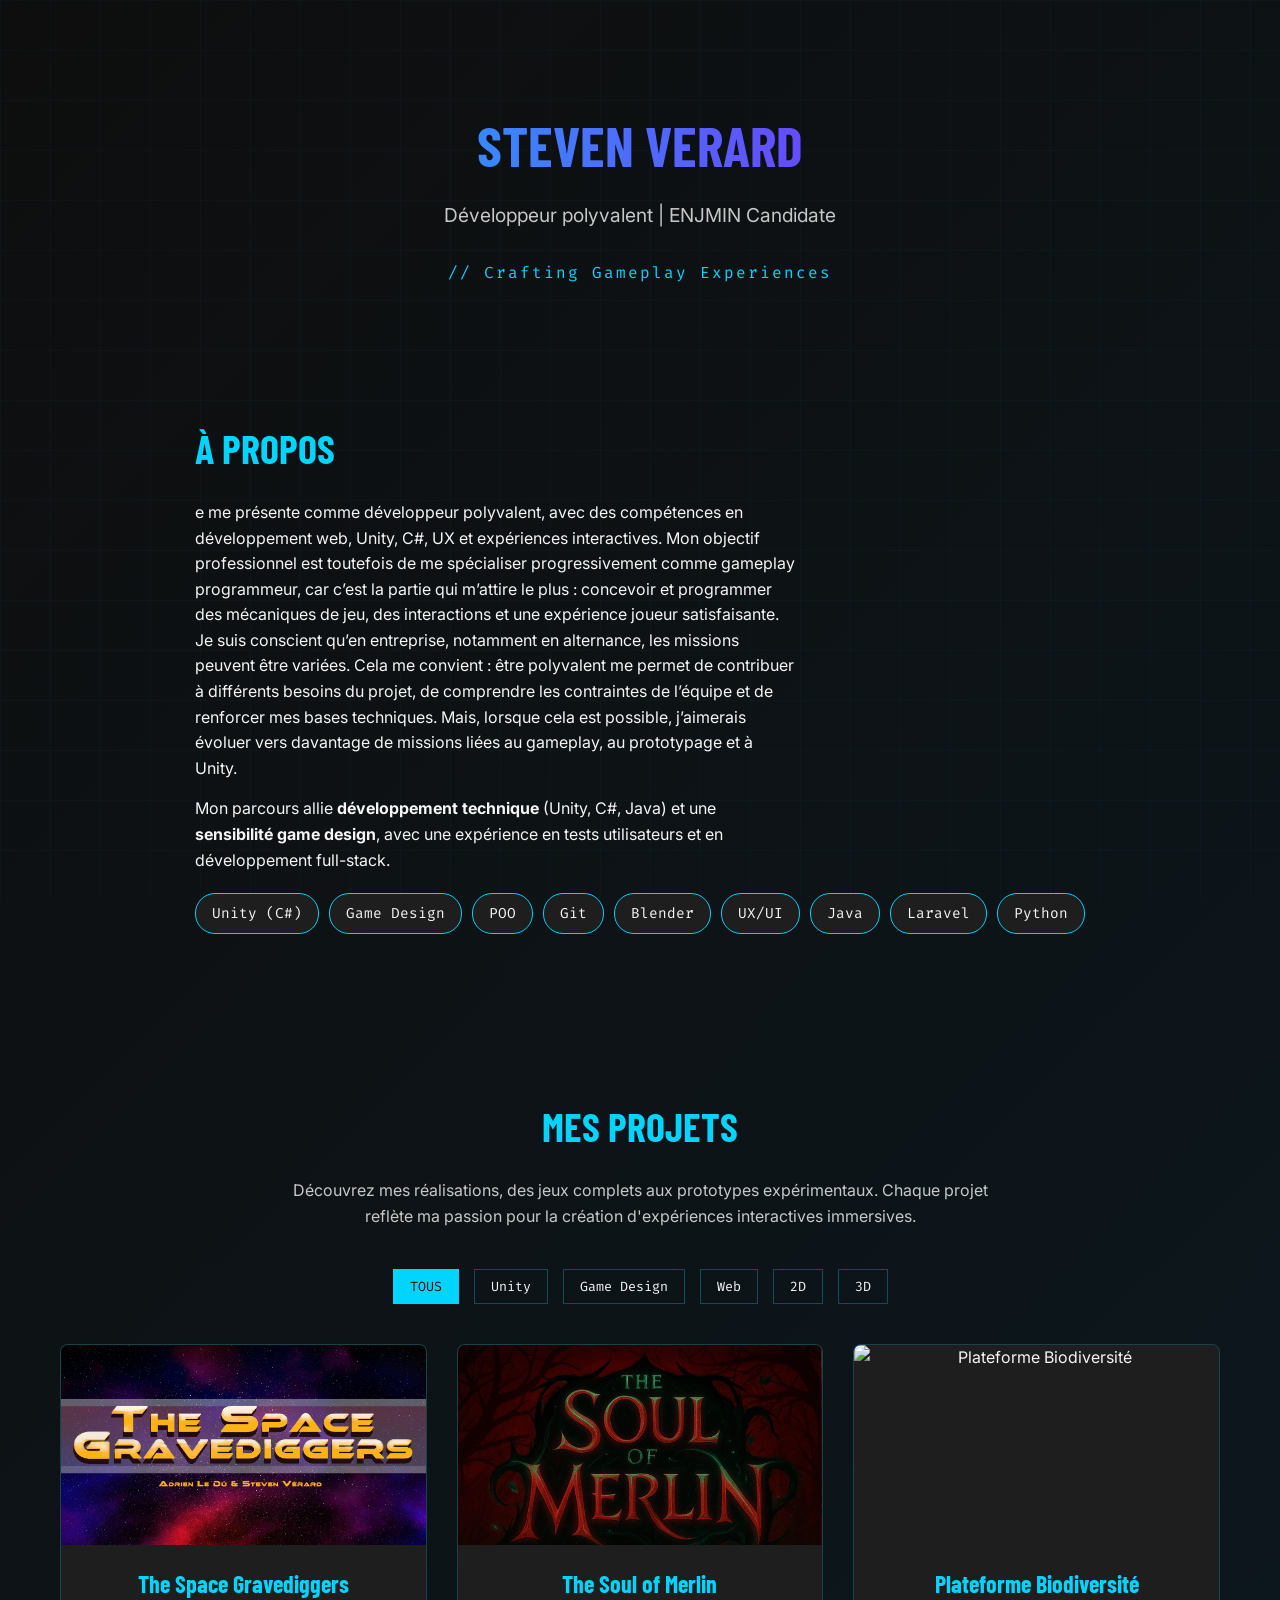
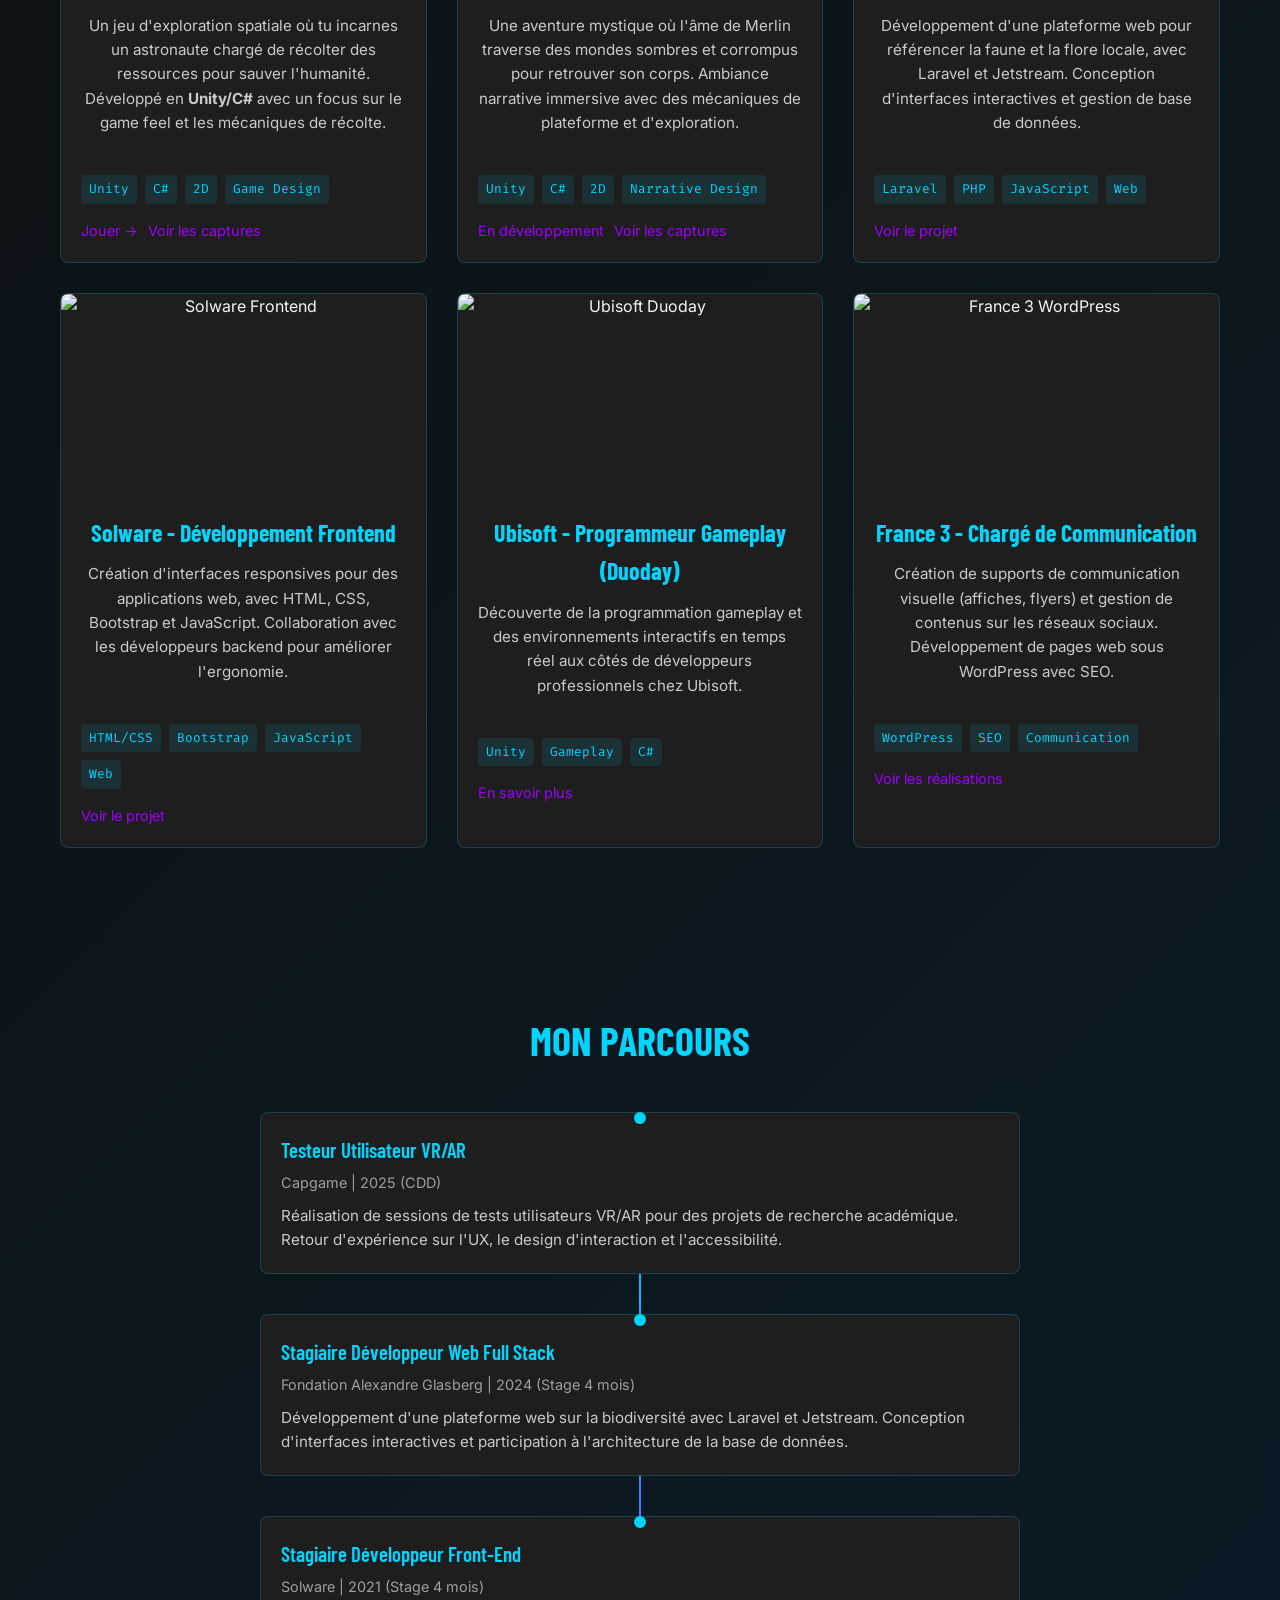
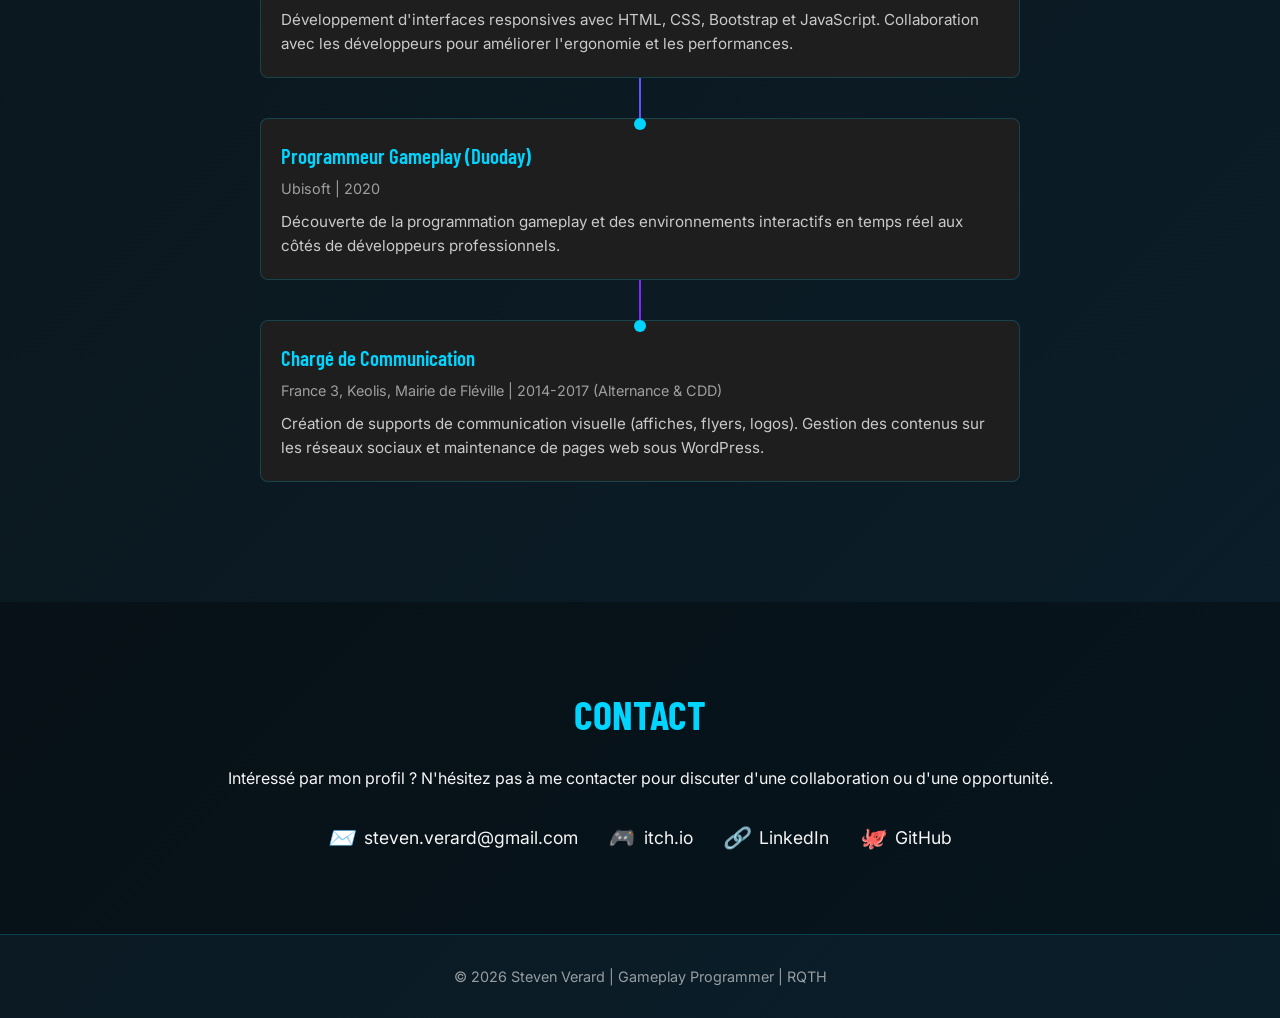
==== commit b6f0b21b: "c12" ====
--- a/index.html
+++ b/index.html
@@ -482,7 +482,7 @@
     <header>
         <div class="container">
             <h1>STEVEN VERARD</h1>
-            <p>Gameplay Programmer | ENJMIN Candidate</p>
+            <p>Développeur polyvalent | ENJMIN Candidate</p>
             <div class="tagline">// Crafting Gameplay Experiences</div>
         </div>
     </header>
@@ -493,9 +493,11 @@
             <div class="about-text">
                 <h2>À PROPOS</h2>
                 <p>
-                    Programmeur gameplay en formation, spécialisé en <strong>prototypage de mécaniques en C#</strong> et en
-                    <strong>expérience joueur</strong> (game feel, UX, itération). Curieux, analytique et à l'écoute, je
-                    recherche une alternance pour approfondir mes compétences dans un environnement stimulant.
+e me présente comme développeur polyvalent, avec des compétences en développement web, Unity, C#, UX et expériences interactives.
+
+Mon objectif professionnel est toutefois de me spécialiser progressivement comme gameplay programmeur, car c’est la partie qui m’attire le plus : concevoir et programmer des mécaniques de jeu, des interactions et une expérience joueur satisfaisante.
+
+Je suis conscient qu’en entreprise, notamment en alternance, les missions peuvent être variées. Cela me convient : être polyvalent me permet de contribuer à différents besoins du projet, de comprendre les contraintes de l’équipe et de renforcer mes bases techniques. Mais, lorsque cela est possible, j’aimerais évoluer vers davantage de missions liées au gameplay, au prototypage et à Unity.
                 </p>
                 <p>
                     Mon parcours allie <strong>développement technique</strong> (Unity, C#, Java) et une <strong>sensibilité
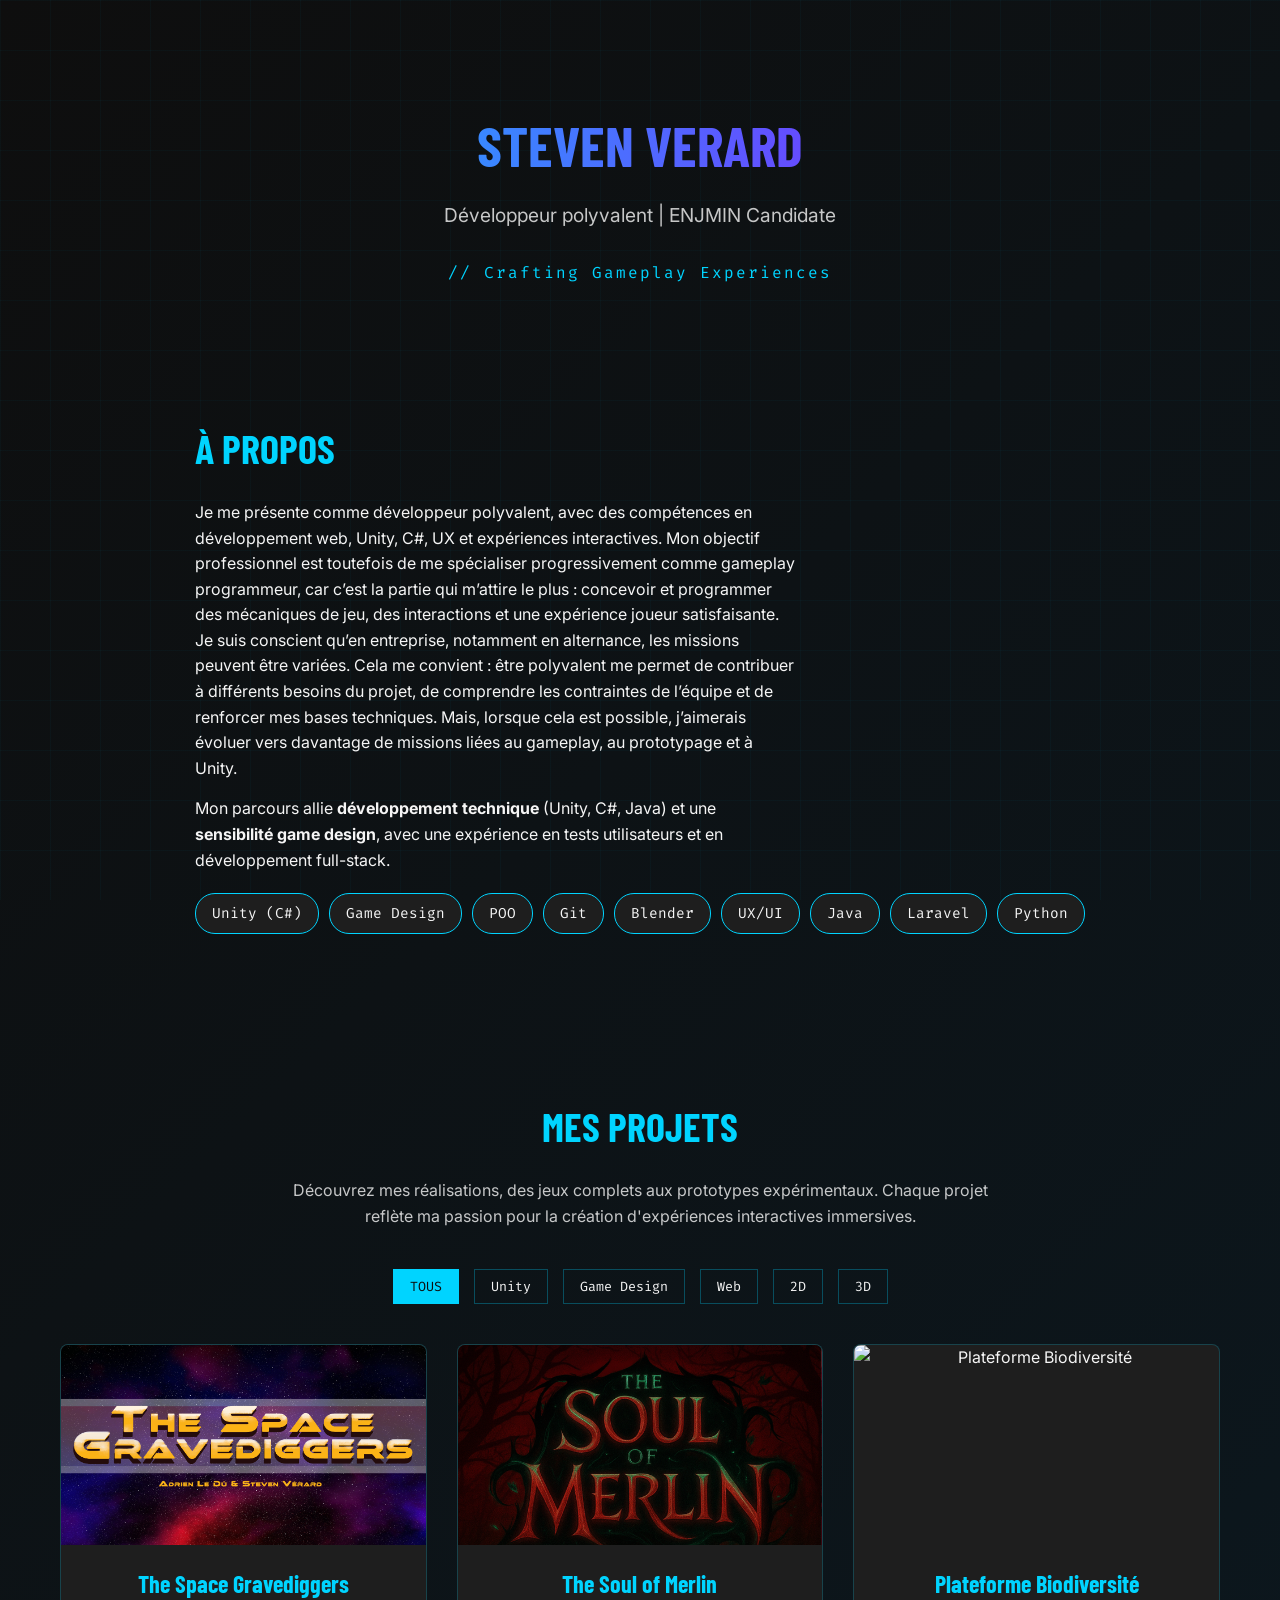
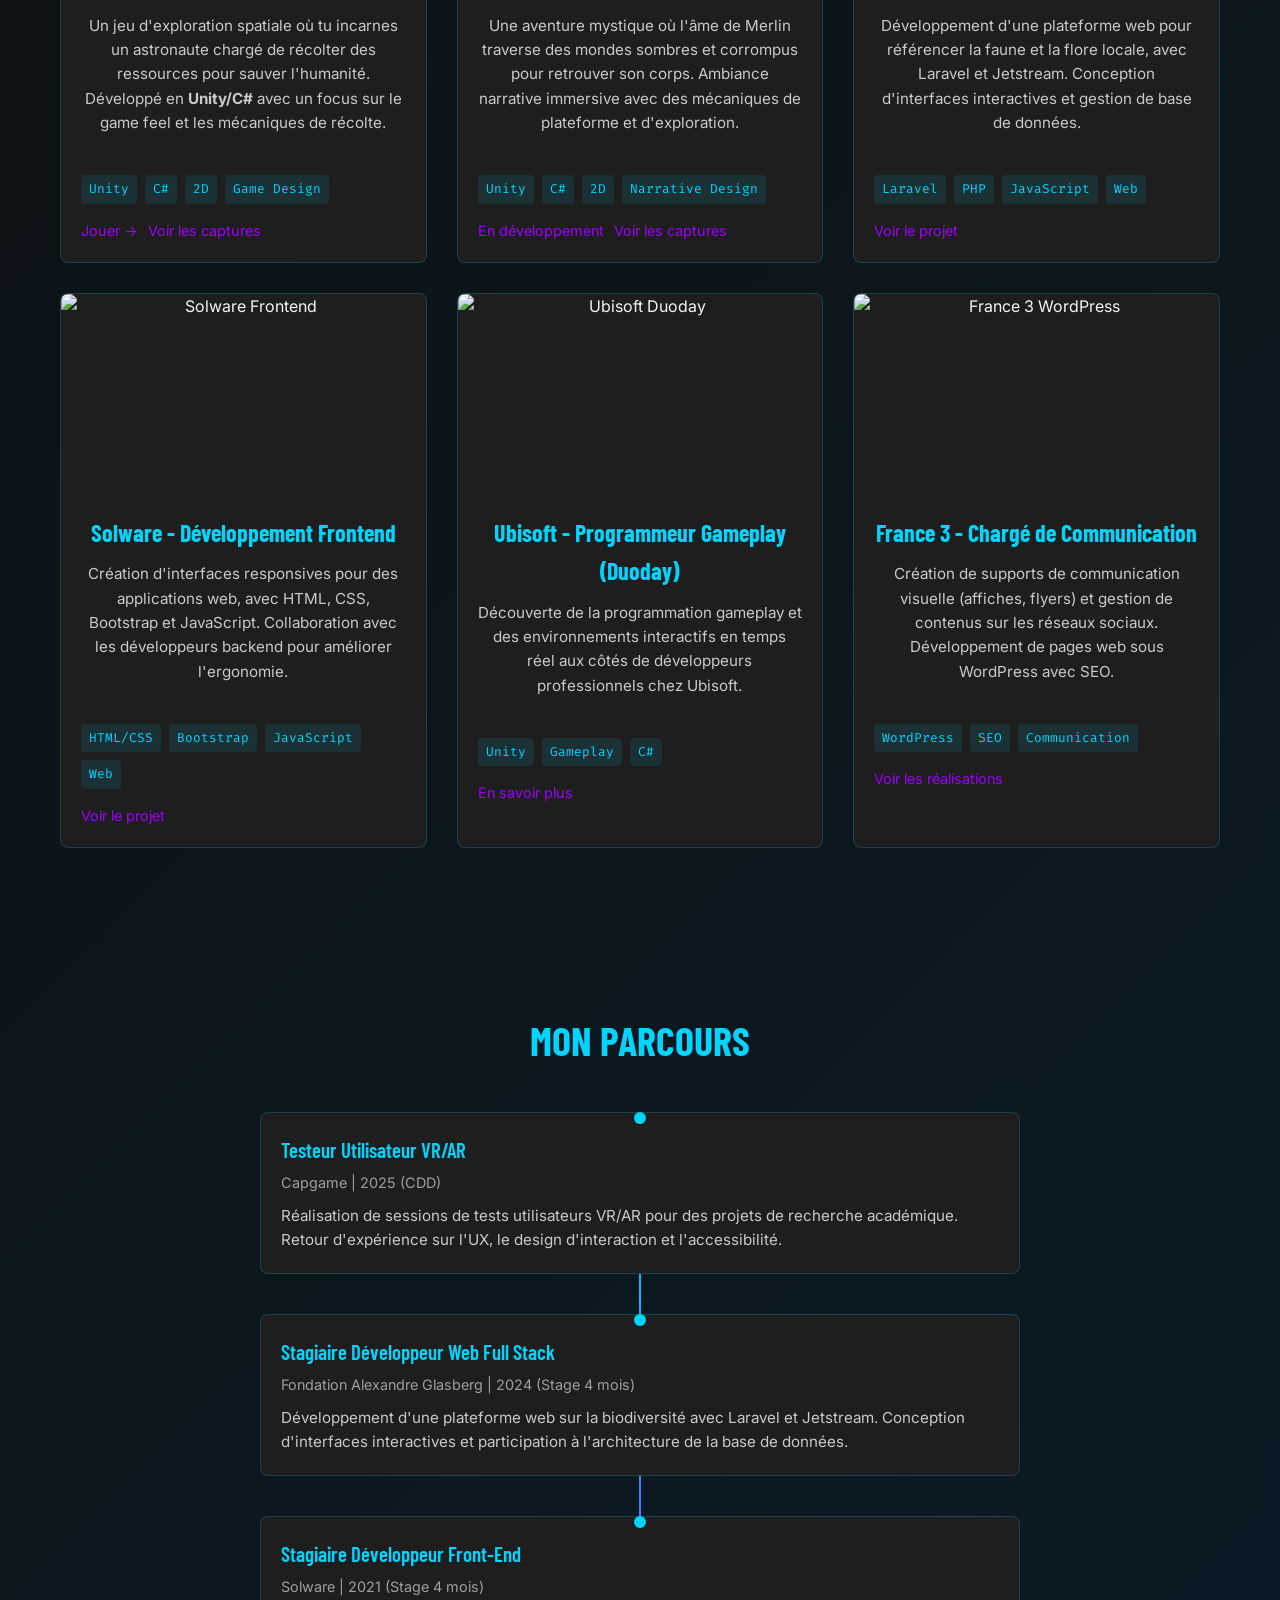
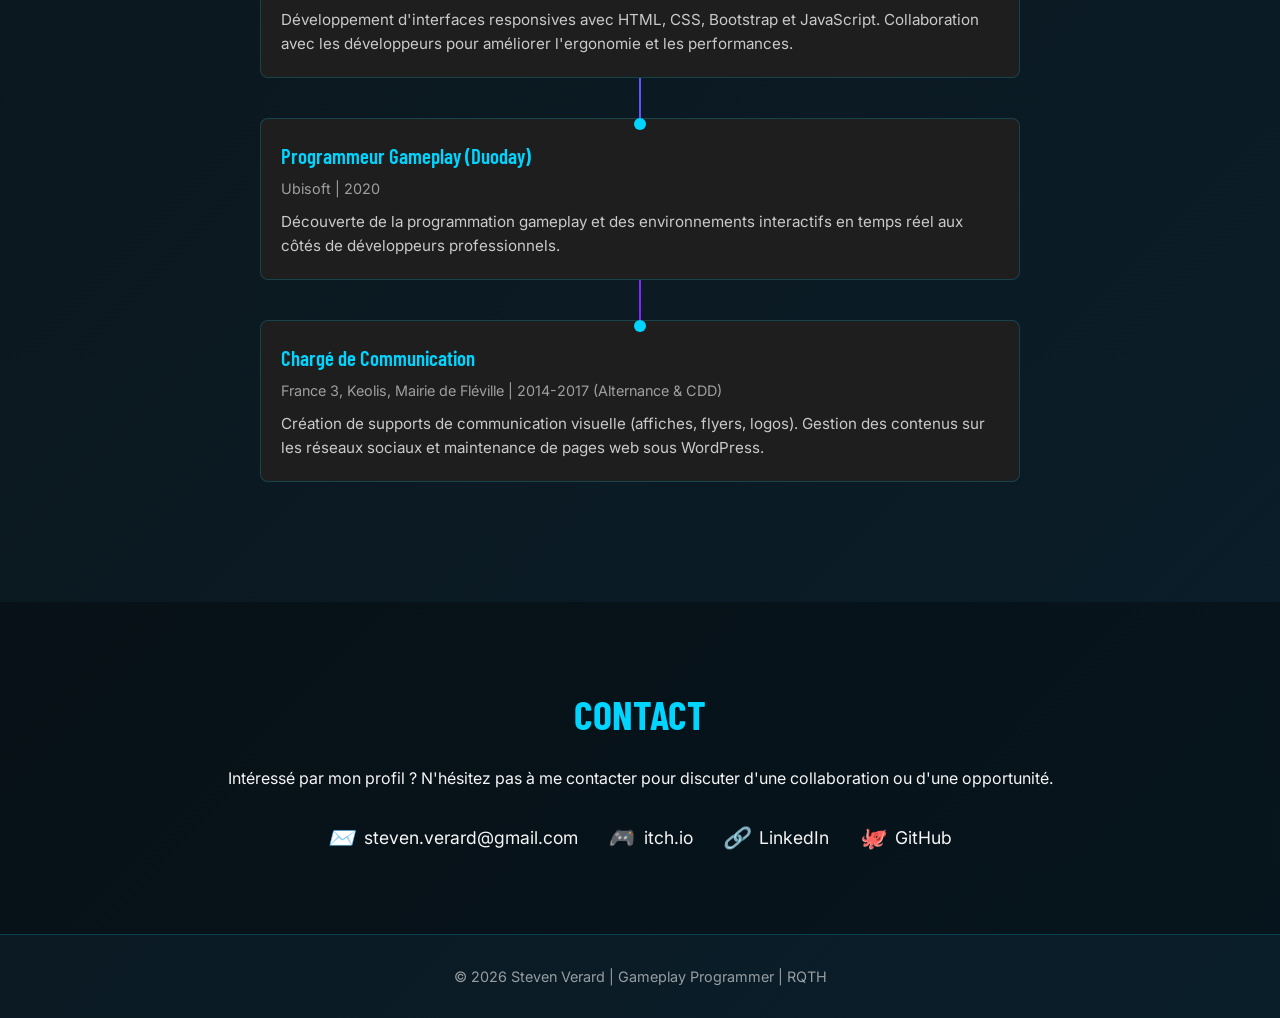
==== commit b0f30ef8: "c17" ====
--- a/index.html
+++ b/index.html
@@ -493,7 +493,7 @@
             <div class="about-text">
                 <h2>À PROPOS</h2>
                 <p>
-e me présente comme développeur polyvalent, avec des compétences en développement web, Unity, C#, UX et expériences interactives.
+Je me présente comme développeur polyvalent, avec des compétences en développement web, Unity, C#, UX et expériences interactives.
 
 Mon objectif professionnel est toutefois de me spécialiser progressivement comme gameplay programmeur, car c’est la partie qui m’attire le plus : concevoir et programmer des mécaniques de jeu, des interactions et une expérience joueur satisfaisante.
 
@@ -557,7 +557,7 @@
                         </div>
                         <div class="project-links">
                             <a href="https://swals.itch.io/the-space-gravediggers" target="_blank">Jouer →</a>
-                            <a href="#" class="open-modal" data-image="images/logo_jeu_the_space_gravediggers.jpg">Voir les captures</a>
+                            <a href="#" class="open-modal" data-image="images/logo-hero.png">Voir les captures</a>
                         </div>
                     </div>
                 </div>
@@ -580,7 +580,7 @@
                         </div>
                         <div class="project-links">
                             <a href="#" target="_blank">En développement</a>
-                            <a href="#" class="open-modal" data-image="images/the_soul_of_merlin.jpg">Voir les captures</a>
+                            <a href="#" class="open-modal" data-image="images/soul_of_merlin_image_jeux.png">Voir les captures</a>
                         </div>
                     </div>
                 </div>
@@ -774,10 +774,7 @@
             <button class="close-modal" id="closeModal">&times;</button>
             <img id="modalImage" src="" alt="Project Screenshot">
         </div>
-    </div>
-
-    <script>
-        // ===== FILTER GALLERY =====
+    </div>    <script>        // ===== FILTER GALLERY =====
         const filterBtns = document.querySelectorAll('.filter-btn');
         const projectCards = document.querySelectorAll('.project-card');
 
@@ -829,6 +826,6 @@
                 modal.classList.remove('active');
             }
         });
-    </script>
+</script>
 </body>
 </html>
